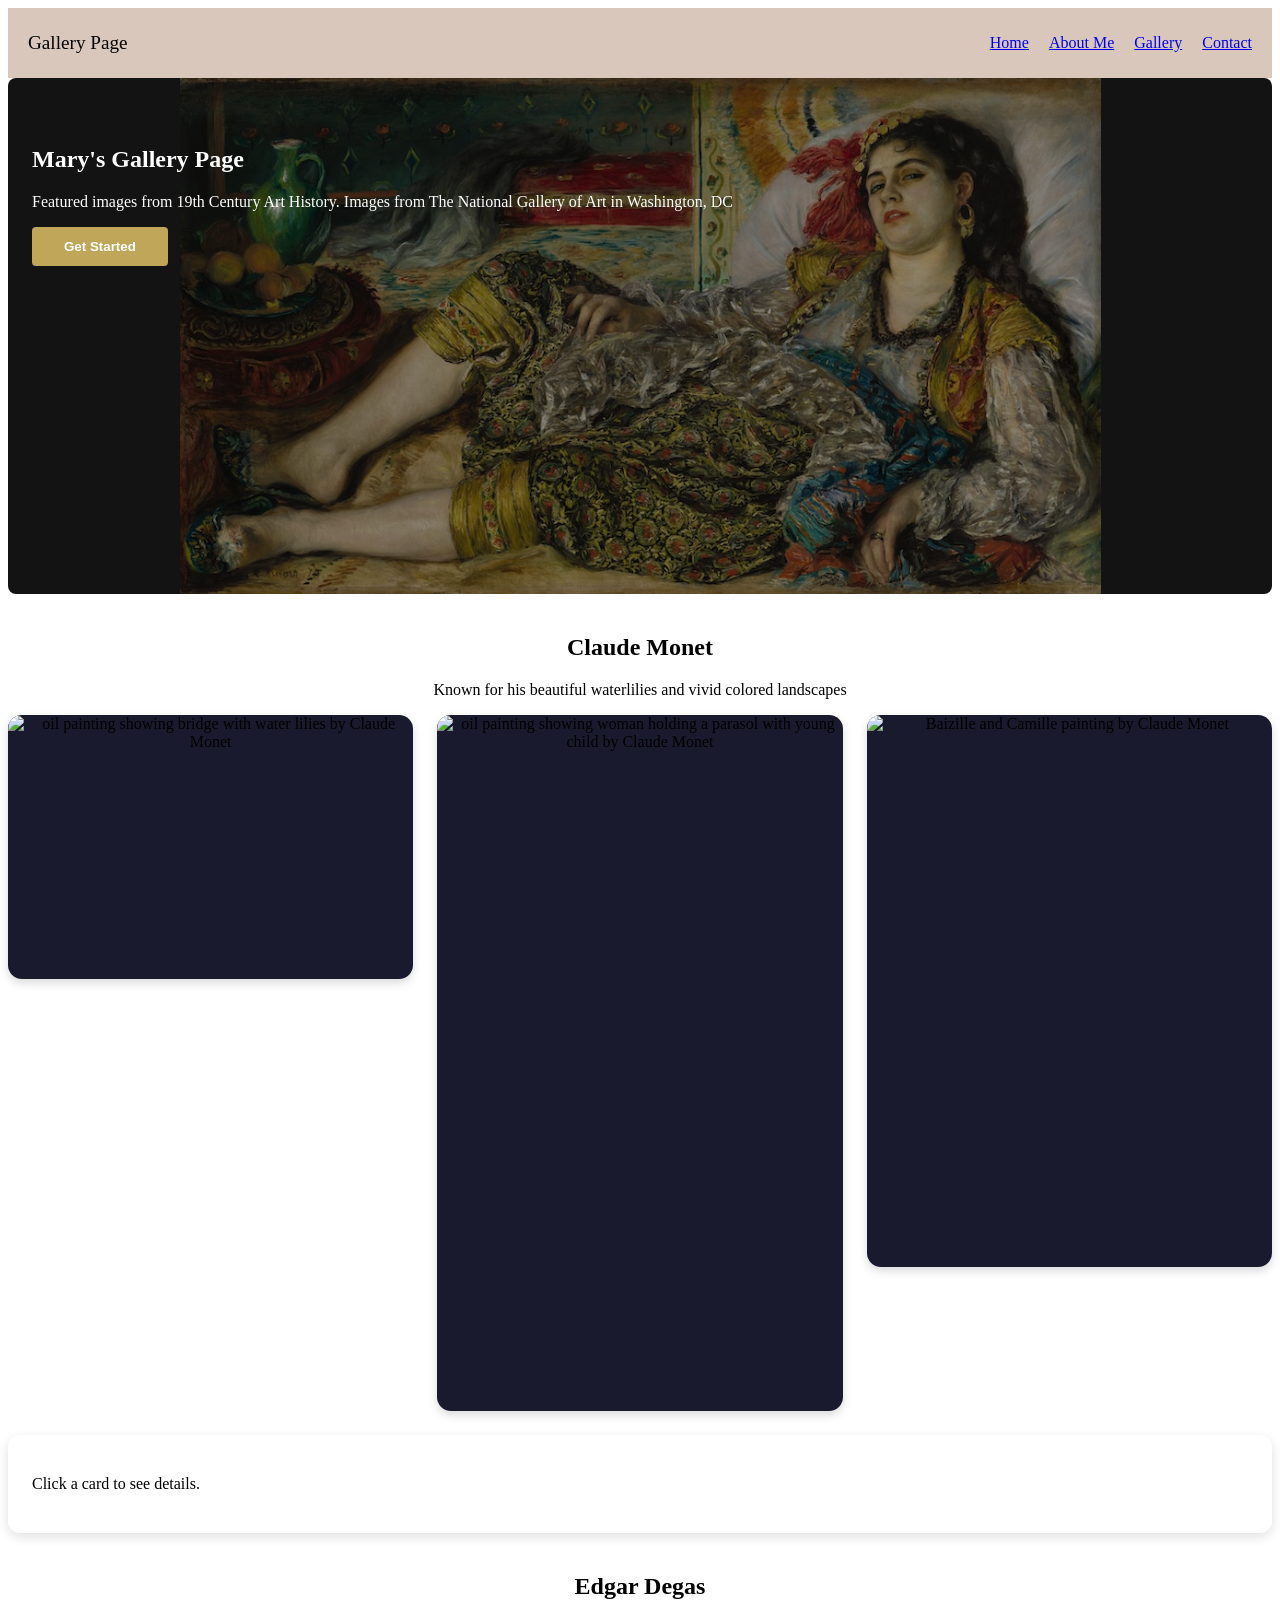
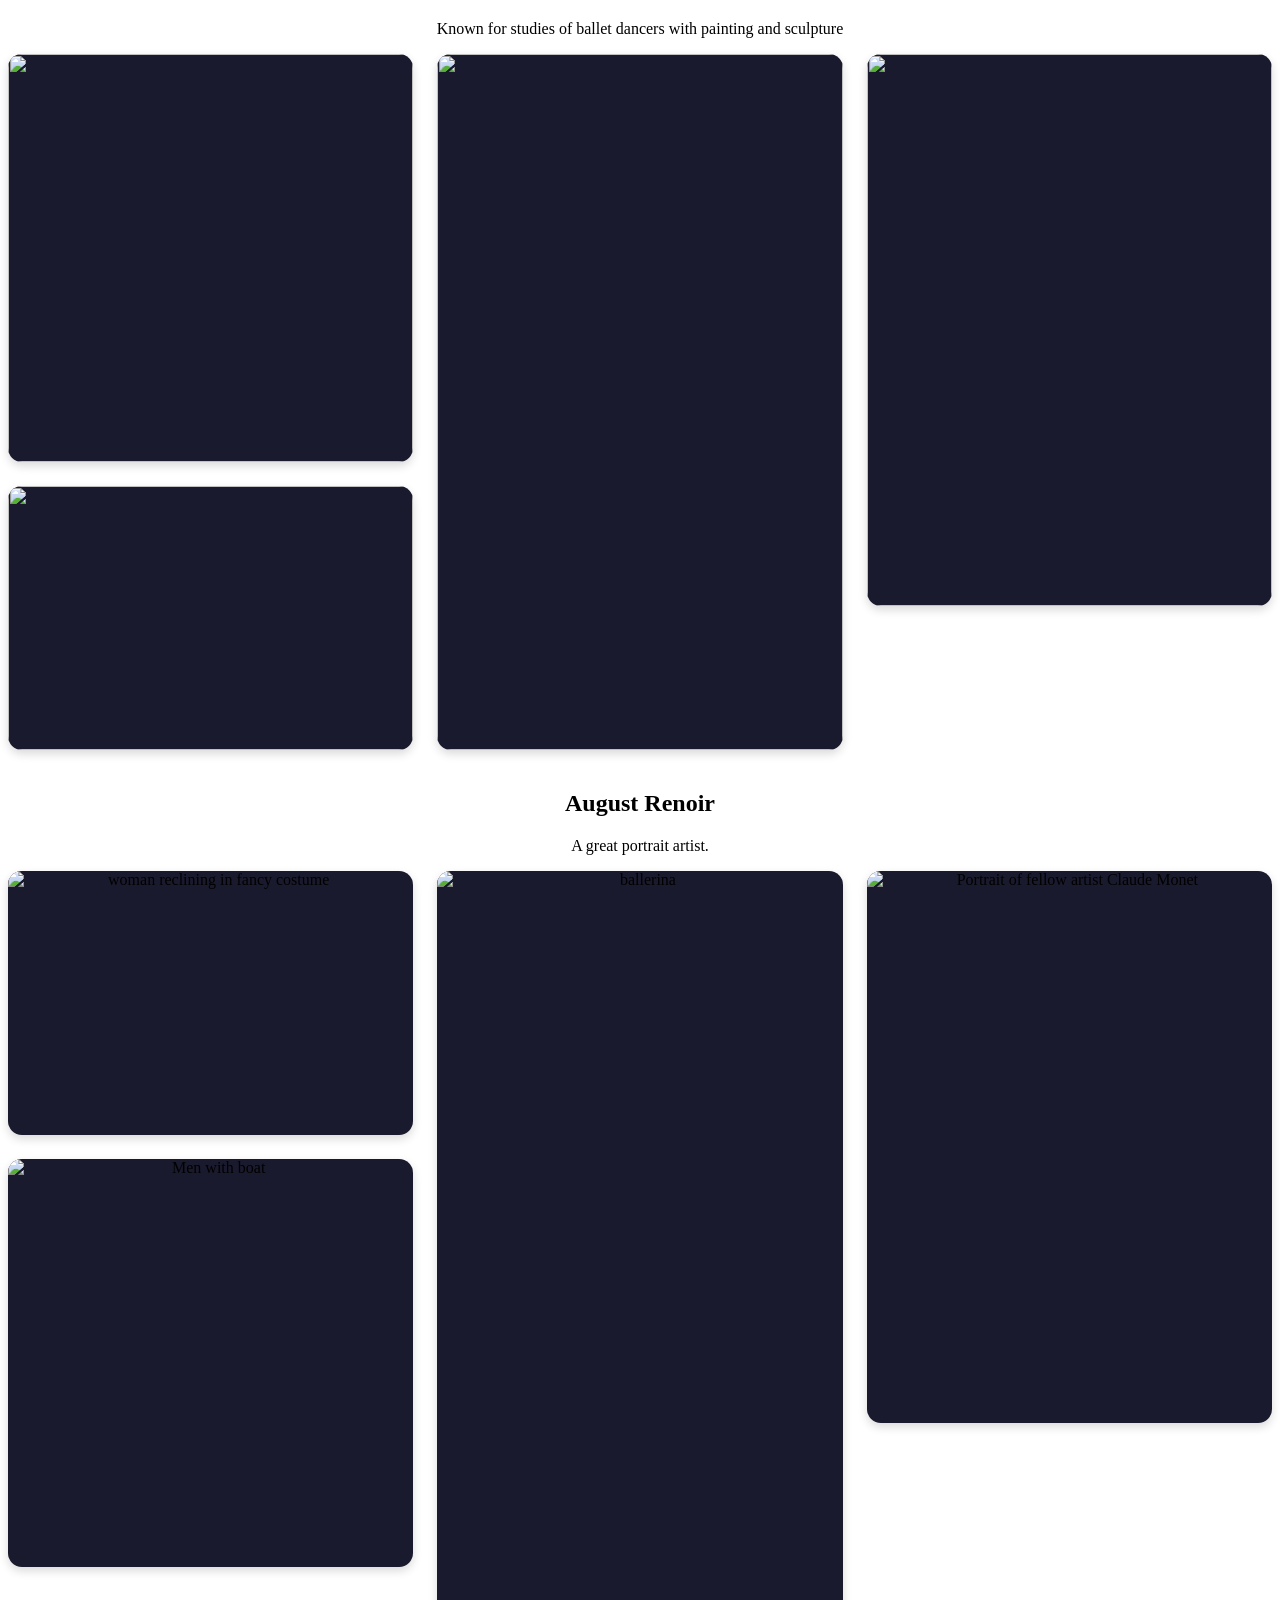
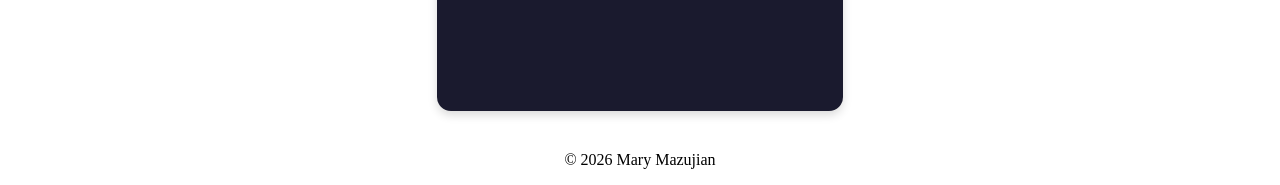
==== index.html @ 74d4f2cc "Rename gallery.html to index.html" ====
<!DOCTYPE html>
<html lang="en">
<head>
    <meta charset="UTF-8">
    <meta name="viewport" content="width=device-width, initial-scale=1.0">

    <title>Gallery Page</title>
    <link rel="stylesheet" href="style.css">
 
</head>
<body>

<!--ChatGPT assistance with hamburger-->
<nav class="navbar">
  <div class="logo">Gallery Page</div>

  <input type="checkbox" id="menu-toggle" class="menu-toggle">
  <label for="menu-toggle" class="hamburger">&#9776;</label>

  <ul class="nav-links">
    <li><a href="Home">Home</a></li>
    <li><a href="About">About Me</a></li>
    <li><a href="Gallery">Gallery</a></li>
    <li><a href="Contact">Contact</a></li>
  </ul>
</nav>

<!--ChatGPT add hero image make it -->


    <!--Code from Playground-->
    <div class="hero-centered">
    <h2>Mary's Gallery Page</h2>
    <p>Featured images from 19th Century Art History. Images from The National Gallery of Art in Washington, DC</p>
    <button class="cta-button">Get Started</button>
    </div>

    

<!--ChatGPT assistance with centering gallery text-->




<!--ChatGPT help with adding hover-->

<!--ChatGPT assistance with replacing Monet section-->
<section class="monet-section">
  <h2>Claude Monet</h2>
  <p>Known for his beautiful waterlilies and vivid colored landscapes</p>

  <div class="masonry-grid">
    <div class="masonry-item"
         style="grid-row: span 2;"
         onclick="showInfo(this)"
         data-title="The Artist's Garden at Vétheuil"
         data-year="1880"
         data-desc="A luminous garden scene filled with color and light.">
      <img src="gardenvetheuil.jpg" alt="oil painting showing bridge with water lilies by Claude Monet">
    </div>

    <div class="masonry-item"
         style="grid-row: span 5;"
         onclick="showInfo(this)"
         data-title="Woman with a Parasol"
         data-year="1875"
         data-desc="A breezy outdoor scene showing Monet's interest in light and movement.">
      <img src="womanparosol.jpg" alt="oil painting showing woman holding a parasol with young child by Claude Monet">
    </div>

    <div class="masonry-item"
         style="grid-row: span 4;"
         onclick="showInfo(this)"
         data-title="Bazille and Camille"
         data-year="1865"
         data-desc="A study featuring Camille Monet and Frédéric Bazille.">
      <img src="bazillecamille.jpg" alt="Baizille and Camille painting by Claude Monet">
    </div>



    </div>

    <!--removed two extra text cards due to time may add back-->
  <!--ChatGPT aside panel help-->
  <aside class="info-panel" id="info-panel">
    <p>Click a card to see details.</p>
  </aside>
</section>


<!--ChatGPT assistance with replacing Degas section-->
<section class="degas-section">
  <h2>Edgar Degas</h2>
  <p>Known for studies of ballet dancers with painting and sculpture</p>

  <div class="masonry-grid">
    <div class="masonry-item"
         style="grid-row: span 3;"
         onclick="showInfo(this)"
         data-title="Four Dancers"
         data-year="1899"
         data-desc="A study of ballerinas showing Degas' interest in movement.">
      <img src="fourdancers.jpg">
    </div>

    <div class="masonry-item"
         style="grid-row: span 5;"
         onclick="showInfo(this)"
         data-title="Little Dancer"
         data-year="1881"
         data-desc="A famous sculpture of a young ballet student.">
      <img src="littledancer.jpg">
    </div>

    <div class="masonry-item"
         style="grid-row: span 4;"
         onclick="showInfo(this)"
         data-title="Woman Viewed from Behind"
         data-year=""
         data-desc="Woman shown window shopping.">
      <img src="womanviewedfrombehind.jpg">
    </div>

    <div class="masonry-item"
         style="grid-row: span 2;"
         onclick="showInfo(this)"
         data-title="Horse with Head Lowered"
         data-year=""
         data-desc="Horse sculpture made of bees wax.">
      <img src="horsewithheadlowered.jpg">
    </div>
  </div>


</section>

   



<!--ChatGPT assistance with replacing Renoir section-->
<section class="renoir-section">
  <h2>August Renoir</h2>
  <p>A great portrait artist.</p>

  <div class="masonry-grid">
    <div class="masonry-item"
         style="grid-row: span 2;"
         onclick="showInfo(this)"
         data-title="Odalisque"
         data-year="1870"
         data-desc="A woman reclining in colorful costume">
      <img src="odalisque.jpg" alt="woman reclining in fancy costume">
    </div>

    <div class="masonry-item"
         style="grid-row: span 6;"
         onclick="showInfo(this)"
         data-title="The Dancer"
         data-year="1874"
         data-desc="Study of a young ballet dancer.">
      <img src="thedancer.jpg" alt="ballerina">
    </div>

    <div class="masonry-item"
         style="grid-row: span 4;"
         onclick="showInfo(this)"
         data-title="Claude Monet"
         data-year="1875"
         data-desc="Portrait of fellow Impressionist artist Claude Monet.">
      <img src="claudemonet.jpg" alt="Portrait of fellow artist Claude Monet">
    </div>

    <div class="masonry-item"
         style="grid-row: span 3;"
         onclick="showInfo(this)"
         data-title="Oarsmen at Chatou"
         data-year="1879"
         data-desc="Scene of men watching boat sail.">
      <img src="oarsmenatchatou.jpg" alt="Men with boat">
    </div>

  <!--removed 2 extra cards-->
   
  </div>

</section>


<footer>

  <p>&copy; 2026 Mary Mazujian</p>
</footer>

<script>
function showInfo(card) {
  document.querySelectorAll('.masonry-item').forEach(item => {
    item.classList.remove('selected');
  });

  card.classList.add('selected');

  const title = card.dataset.title || "Untitled";
  const year = card.dataset.year || "";
  const desc = card.dataset.desc || "No description available.";

  document.getElementById('info-panel').innerHTML = `
    <h3>${title}</h3>
    <div class="year">${year}</div>
    <p>${desc}</p>
  `;
}
</script>

</body>
</html>
---- style.css ----
/*code from playground*/

/*ChatGPT assistance with formatting About me section where it is on one line*/
/*ChatGPT assistance with logo and info panel had dupe logo which was combined*/
.logo {
  white-space: nowrap;
  font-size: 1.2rem;
  margin: 0;
}

.info-panel {
  margin-top: 1.5rem;
  background: #fff;
  padding: 1.5rem;
  border-radius: 12px;
  box-shadow: 0 4px 12px rgba(0,0,0,0.12);
  text-align: left;
}

/*ChatGPT adjust hero to fit and make more responsive*/

.hero-centered {
  background-image:
    linear-gradient(rgba(0,0,0,0.45), rgba(0,0,0,0.45)),
    url("../images/odalisque.jpg");

    /*ChatGPT assistance in image sizing*/
 background-size: contain;
background-color: #222;
  background-position: center;
  background-repeat: no-repeat;
  min-height: 420px;
  padding: 3rem 1.5rem;
  color: white;
  border-radius: 8px;
}

@media (max-width: 600px) {
  .hero-centered {
    background-size: contain;
    background-color: #222;
    min-height: 300px;
  }
}


/*ChatGPT help with responsiveness in mobile adjustments*/
@media (max-width: 900px) {
  .hero-centered {
    min-height: 320px;
    padding: 2.5rem 1rem;
    background-position: center top;
  }

  .hero-centered h2 {
    font-size: 2rem;
  }

  .hero-centered p {
    font-size: 1rem;
    max-width: 90%;
    color: white;
  }
}

@media (max-width: 600px) {
  .hero-centered {
    min-height: 260px;
    padding: 2rem 1rem;
    background-position: center top;
  }

  .hero-centered h2 {
    font-size: 1.6rem;
  }

  .hero-centered p {
    font-size: 0.95rem;
  }
}



.cta-button {
    display: inline-block;
    background: rgb(192, 166, 89);
    color: white;
    padding: 0.75rem 2rem;
    border-radius: 4px;
    font-weight: 600;
    border: none;
    cursor: pointer;
    transition: all 0.3s ease;
}


/*Nav CSS from Midterm*/
.main-nav {
  position: sticky;
  top: 0;
  background-color: #E3D2C5;
  border-top: 4px solid black;
  border-bottom: 1px solid #ccc;
  z-index: 100;
}

/*ChatGPT assistance with fixing nav-header placement*/
.nav-header {
  display: flex;
  align-items: center;
  gap: 30px;
}






/*ChatGPT assistance with nav links*/

.navbar {
  display: flex;
  justify-content: space-between;
  align-items: center;
  padding: 10px 20px;
  background: #d9c7bb;
  position: relative;
}

.menu-toggle {
  display: none;
}

.hamburger {
  display: none;
  font-size: 24px;
  cursor: pointer;
}

/* desktop */
.nav-links {
  display: flex;
  gap: 20px;
  list-style: none;
}

/* mobile */
@media (max-width: 768px) {
  .hamburger {
    display: block;
  }

  .nav-links {
    display: none;
    flex-direction: column;
    position: absolute;
    top: 60px;
    right: 20px;
    background: #d9c7bb;
    padding: 10px;
    width: 180px;
  }

  .menu-toggle:checked + .hamburger + .nav-links {
    display: flex;
  }
}



/*Gallery image intro*/
.text-wrap-layout {
    line-height: 1.8;
}

.text-wrap-image {
    float: left;
    width: 400px;
    height: 400px;
    border-radius: 12px;
    overflow: hidden;
    margin-right: 1.5rem;
    margin-bottom: 1rem;
    border: 1px solid rgba(255, 255, 255, 0.1);
}

.text-wrap-image img {
    width: 100%;
    height: 100%;
    object-fit: cover;
}

.text-wrap-layout p {
    color: #433434;
}




/*Masonry from playground*/



/*ChatGPT help for making masonry grid images responsive*/
/*ChatGPT assistance with removing dupes in masonry grid*/
/* Default (desktop) */
.masonry-grid {
    display: grid;
    grid-template-columns: repeat(3, 1fr);
    grid-auto-rows: 120px;
    gap: 1.5rem;
}

/* Tablet */
@media (max-width: 900px) {
    .masonry-grid {
        grid-template-columns: repeat(2, 1fr);
    }
}

/* Mobile */
@media (max-width: 600px) {
    .masonry-grid {
        grid-template-columns: 1fr;
    }
}

/*ChatbotGPT assistance with centering artists title*/
.monet-section {
  text-align: center;
  margin: 40px 0;
}

.degas-section {
  text-align: center;
  margin: 40px 0;
}

.renoir-section {
  text-align: center;
  margin: 40px 0;
}

/*ChatGPT assistance formatting spacing between artist sections*/
section {
  margin: 3rem 0;
}


/*ChatGPT help with hover*/
.masonry-item {
  position: relative;
  overflow: hidden;
  border-radius: 14px;
  cursor: pointer;
  box-shadow: 0 4px 10px rgba(0,0,0,0.15);
  transition: transform 0.25s ease, box-shadow 0.25s ease;
  background: #1a1a2e;
}

.masonry-item:hover {
  transform: translateY(-6px) scale(1.02);
  box-shadow: 0 12px 24px rgba(0,0,0,0.28);
}

.masonry-item:active {
  transform: scale(0.98);
}

.masonry-item.selected {
  outline: 4px solid #c29545;
  outline-offset: -4px;
}

.masonry-item img {
  width: 100%;
  height: 100%;
  object-fit: cover;
  display: block;
  transition: transform 0.3s ease;
}

.masonry-item:hover img {
  transform: scale(1.05);
}

.text-card {
  display: flex;
  align-items: center;
  justify-content: center;
  color: #8ea0ff;
  font-size: 2.5rem;
  font-weight: bold;
  font-family: Arial, sans-serif;
}

.text-card span {
  pointer-events: none;
}

/*ChatGPT removed extra info panel*/

.info-panel h3 {
  margin-bottom: 0.4rem;
}

.info-panel .year {
  color: #c29545;
  font-weight: bold;
  margin-bottom: 0.8rem;
}

/*ChatGPT help center footer*/
  footer { text-align: center; }
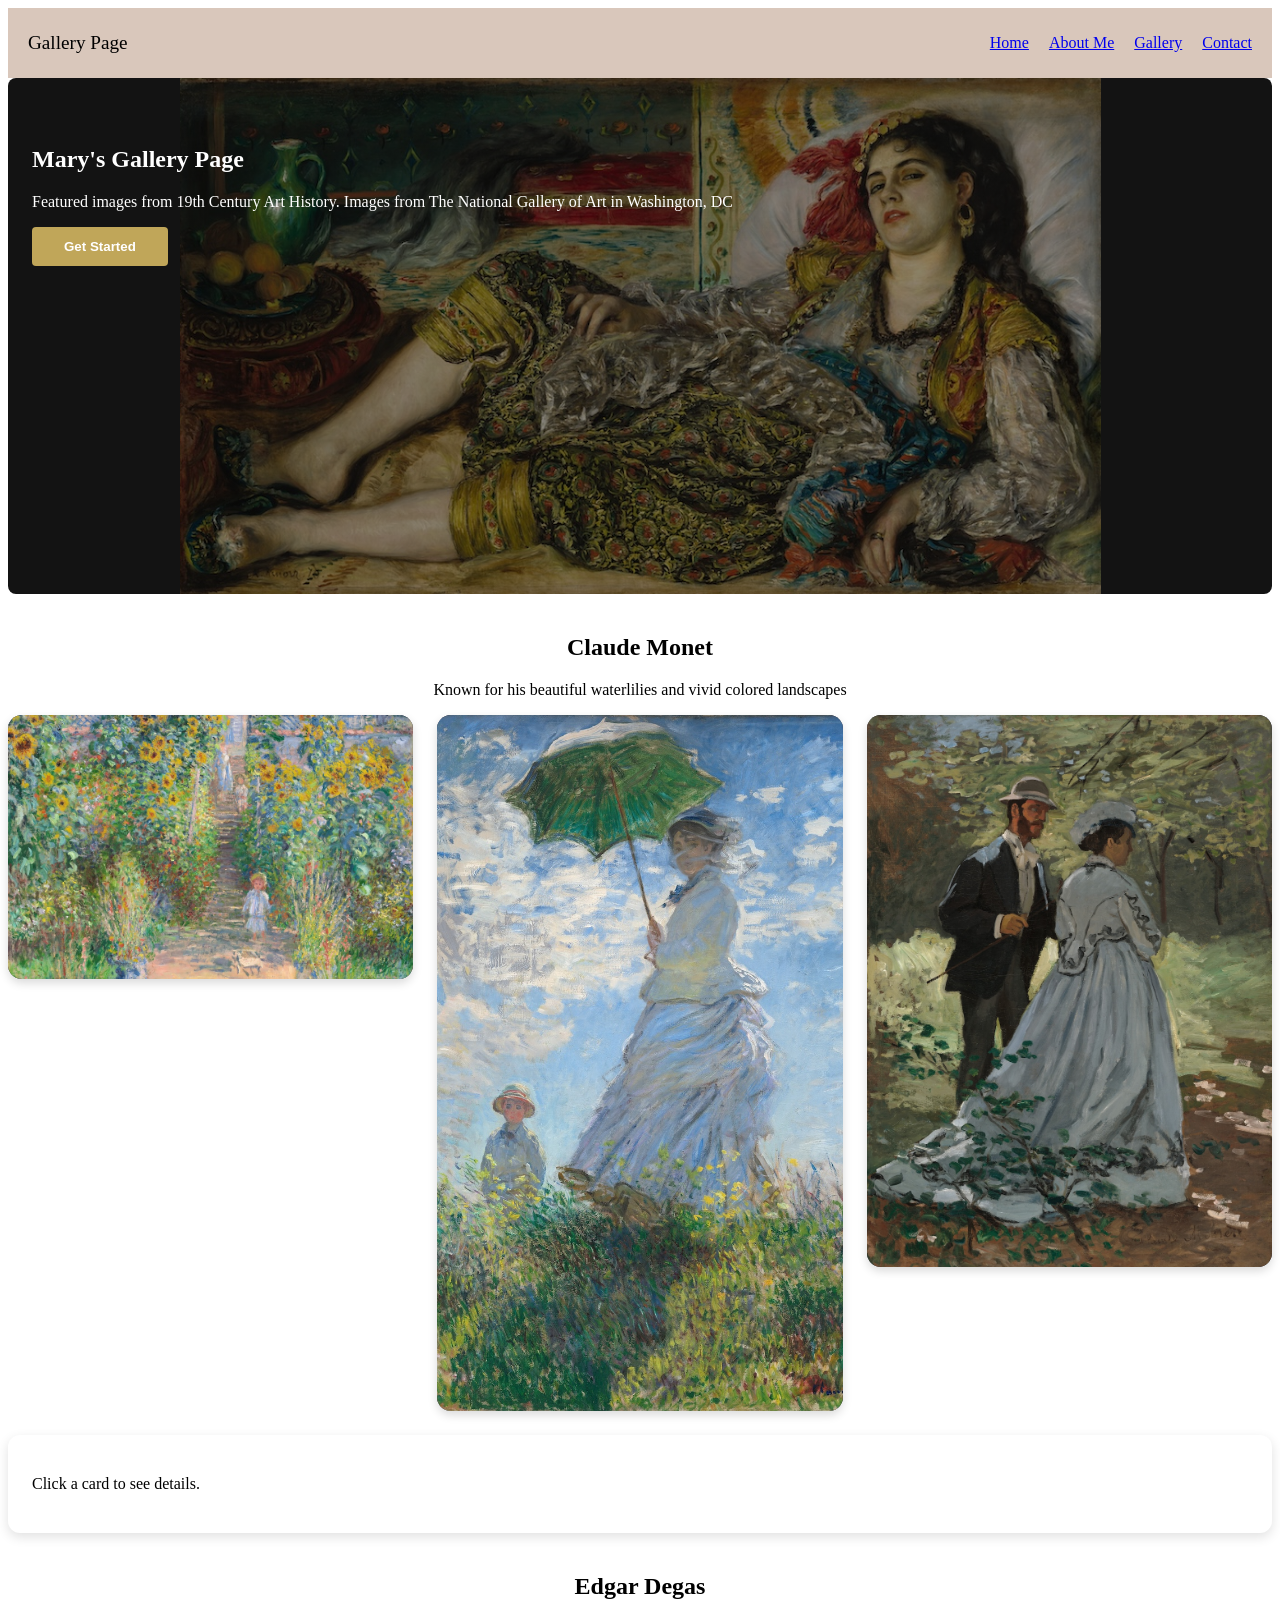
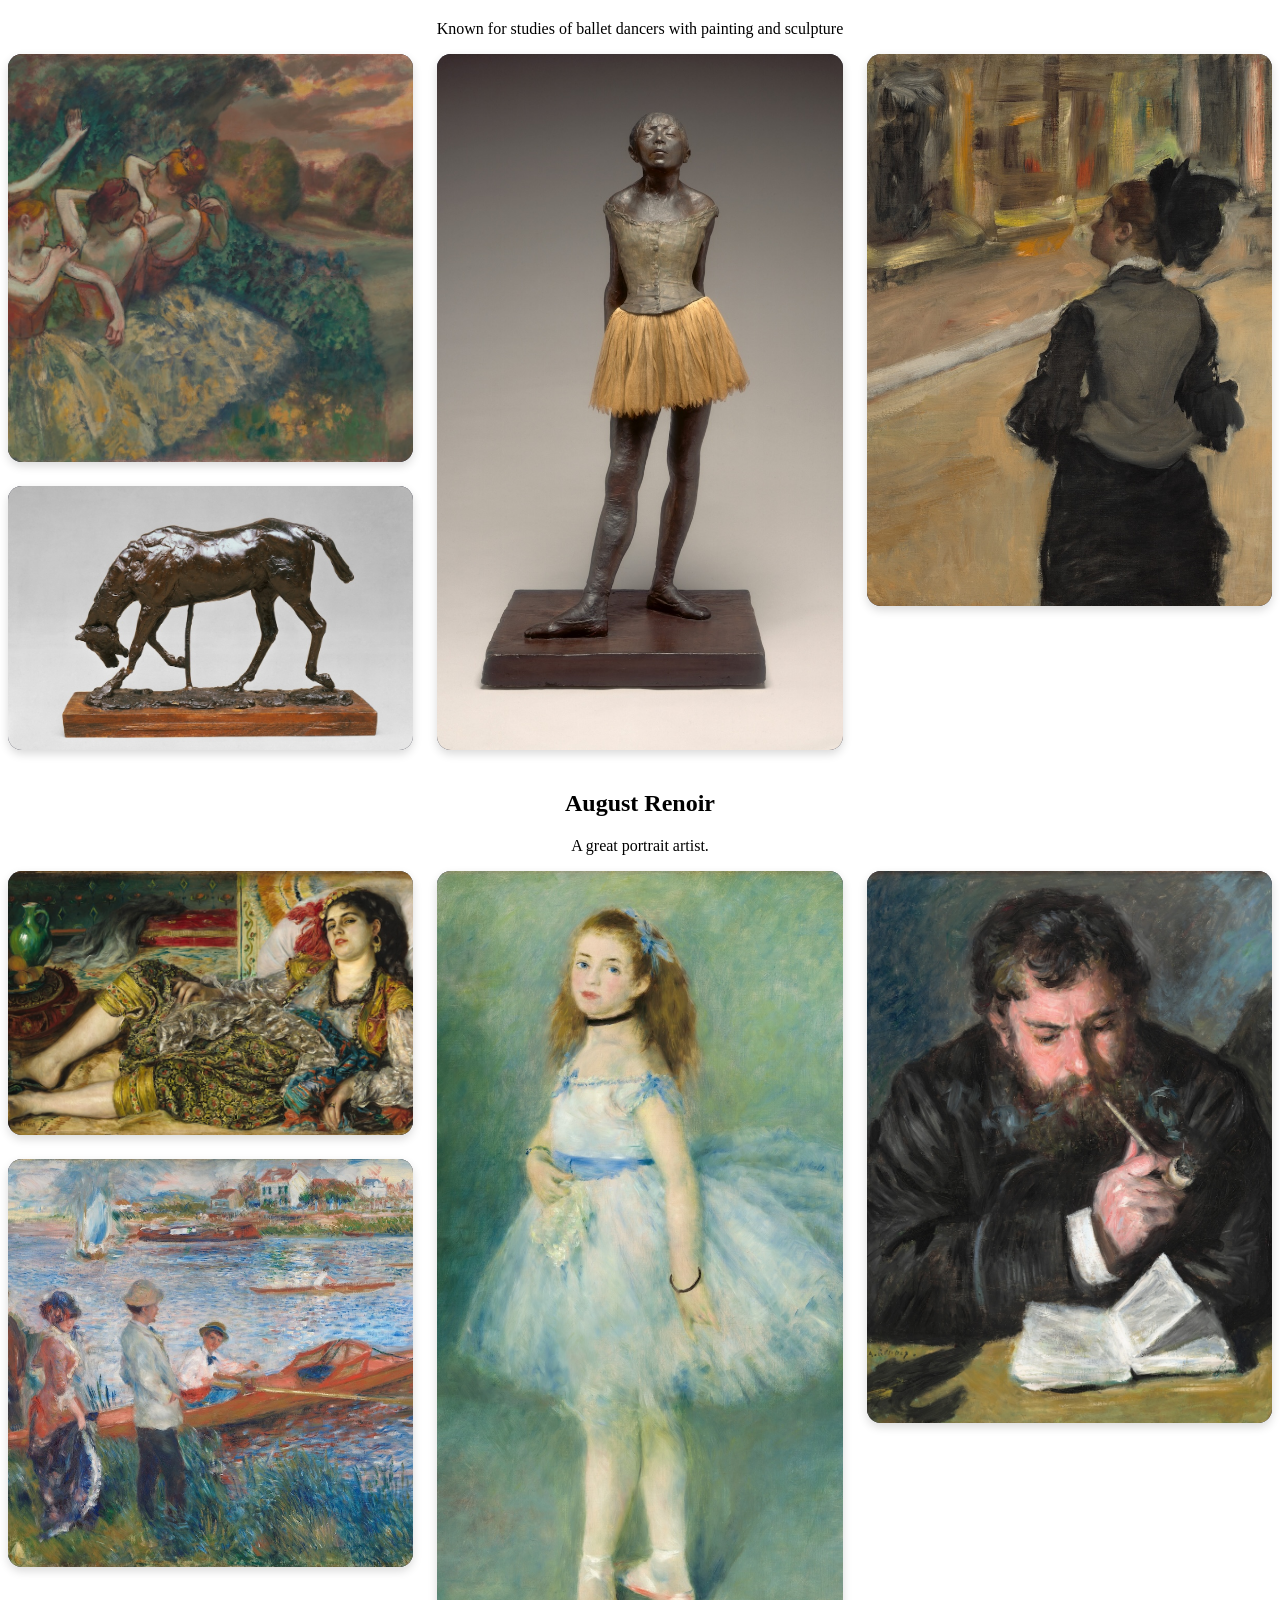
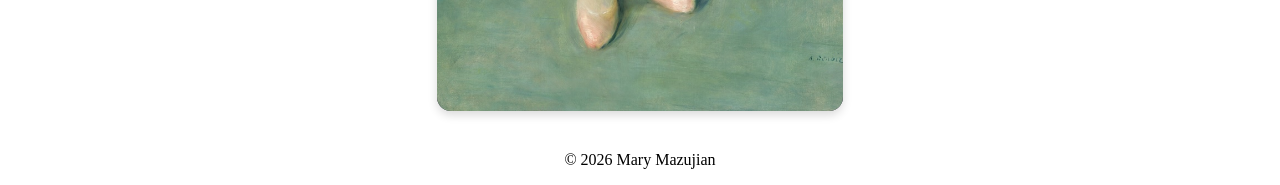
==== commit 3f8a9502: "Update image paths to include 'images/' directory" ====
--- a/index.html
+++ b/index.html
@@ -56,8 +56,8 @@
          data-title="The Artist's Garden at Vétheuil"
          data-year="1880"
          data-desc="A luminous garden scene filled with color and light.">
-      <img src="gardenvetheuil.jpg" alt="oil painting showing bridge with water lilies by Claude Monet">
-    </div>
+      <img src="images/gardenvetheuil.jpg" alt="oil painting showing bridge with water lilies by Claude Monet">
+     </div>
 
     <div class="masonry-item"
          style="grid-row: span 5;"
@@ -65,7 +65,7 @@
          data-title="Woman with a Parasol"
          data-year="1875"
          data-desc="A breezy outdoor scene showing Monet's interest in light and movement.">
-      <img src="womanparosol.jpg" alt="oil painting showing woman holding a parasol with young child by Claude Monet">
+      <img src="images/womanparosol.jpg" alt="oil painting showing woman holding a parasol with young child by Claude Monet">
     </div>
 
     <div class="masonry-item"
@@ -74,7 +74,7 @@
          data-title="Bazille and Camille"
          data-year="1865"
          data-desc="A study featuring Camille Monet and Frédéric Bazille.">
-      <img src="bazillecamille.jpg" alt="Baizille and Camille painting by Claude Monet">
+      <img src="images/bazillecamille.jpg" alt="Baizille and Camille painting by Claude Monet">
     </div>
 
 
@@ -101,7 +101,7 @@
          data-title="Four Dancers"
          data-year="1899"
          data-desc="A study of ballerinas showing Degas' interest in movement.">
-      <img src="fourdancers.jpg">
+      <img src="images/fourdancers.jpg">
     </div>
 
     <div class="masonry-item"
@@ -110,7 +110,7 @@
          data-title="Little Dancer"
          data-year="1881"
          data-desc="A famous sculpture of a young ballet student.">
-      <img src="littledancer.jpg">
+      <img src="images/littledancer.jpg">
     </div>
 
     <div class="masonry-item"
@@ -119,7 +119,7 @@
          data-title="Woman Viewed from Behind"
          data-year=""
          data-desc="Woman shown window shopping.">
-      <img src="womanviewedfrombehind.jpg">
+      <img src="images/womanviewedfrombehind.jpg">
     </div>
 
     <div class="masonry-item"
@@ -128,7 +128,7 @@
          data-title="Horse with Head Lowered"
          data-year=""
          data-desc="Horse sculpture made of bees wax.">
-      <img src="horsewithheadlowered.jpg">
+      <img src="images/horsewithheadlowered.jpg">
     </div>
   </div>
 
@@ -151,7 +151,7 @@
          data-title="Odalisque"
          data-year="1870"
          data-desc="A woman reclining in colorful costume">
-      <img src="odalisque.jpg" alt="woman reclining in fancy costume">
+      <img src="images/odalisque.jpg" alt="woman reclining in fancy costume">
     </div>
 
     <div class="masonry-item"
@@ -160,7 +160,7 @@
          data-title="The Dancer"
          data-year="1874"
          data-desc="Study of a young ballet dancer.">
-      <img src="thedancer.jpg" alt="ballerina">
+      <img src="images/thedancer.jpg" alt="ballerina">
     </div>
 
     <div class="masonry-item"
@@ -169,7 +169,7 @@
          data-title="Claude Monet"
          data-year="1875"
          data-desc="Portrait of fellow Impressionist artist Claude Monet.">
-      <img src="claudemonet.jpg" alt="Portrait of fellow artist Claude Monet">
+      <img src="images/claudemonet.jpg" alt="Portrait of fellow artist Claude Monet">
     </div>
 
     <div class="masonry-item"
@@ -178,7 +178,7 @@
          data-title="Oarsmen at Chatou"
          data-year="1879"
          data-desc="Scene of men watching boat sail.">
-      <img src="oarsmenatchatou.jpg" alt="Men with boat">
+      <img src="images/oarsmenatchatou.jpg" alt="Men with boat">
     </div>
 
   <!--removed 2 extra cards-->
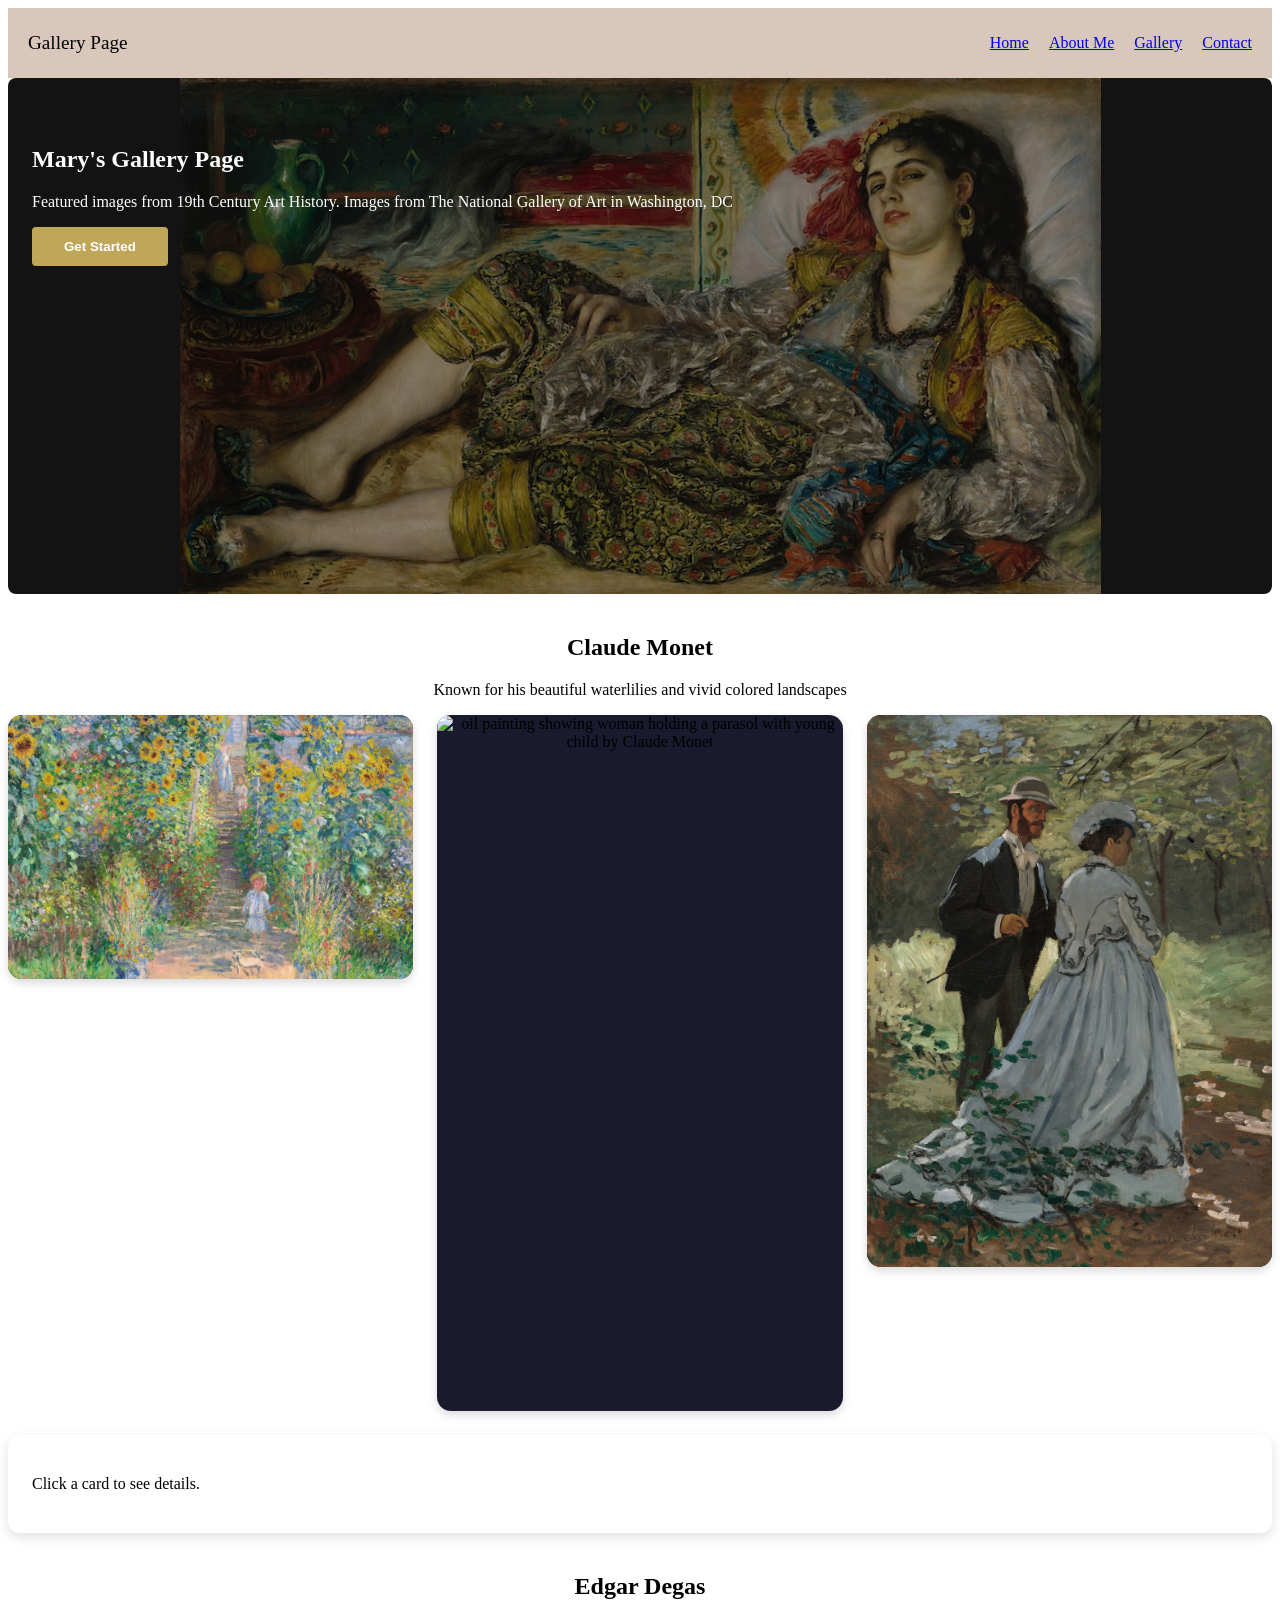
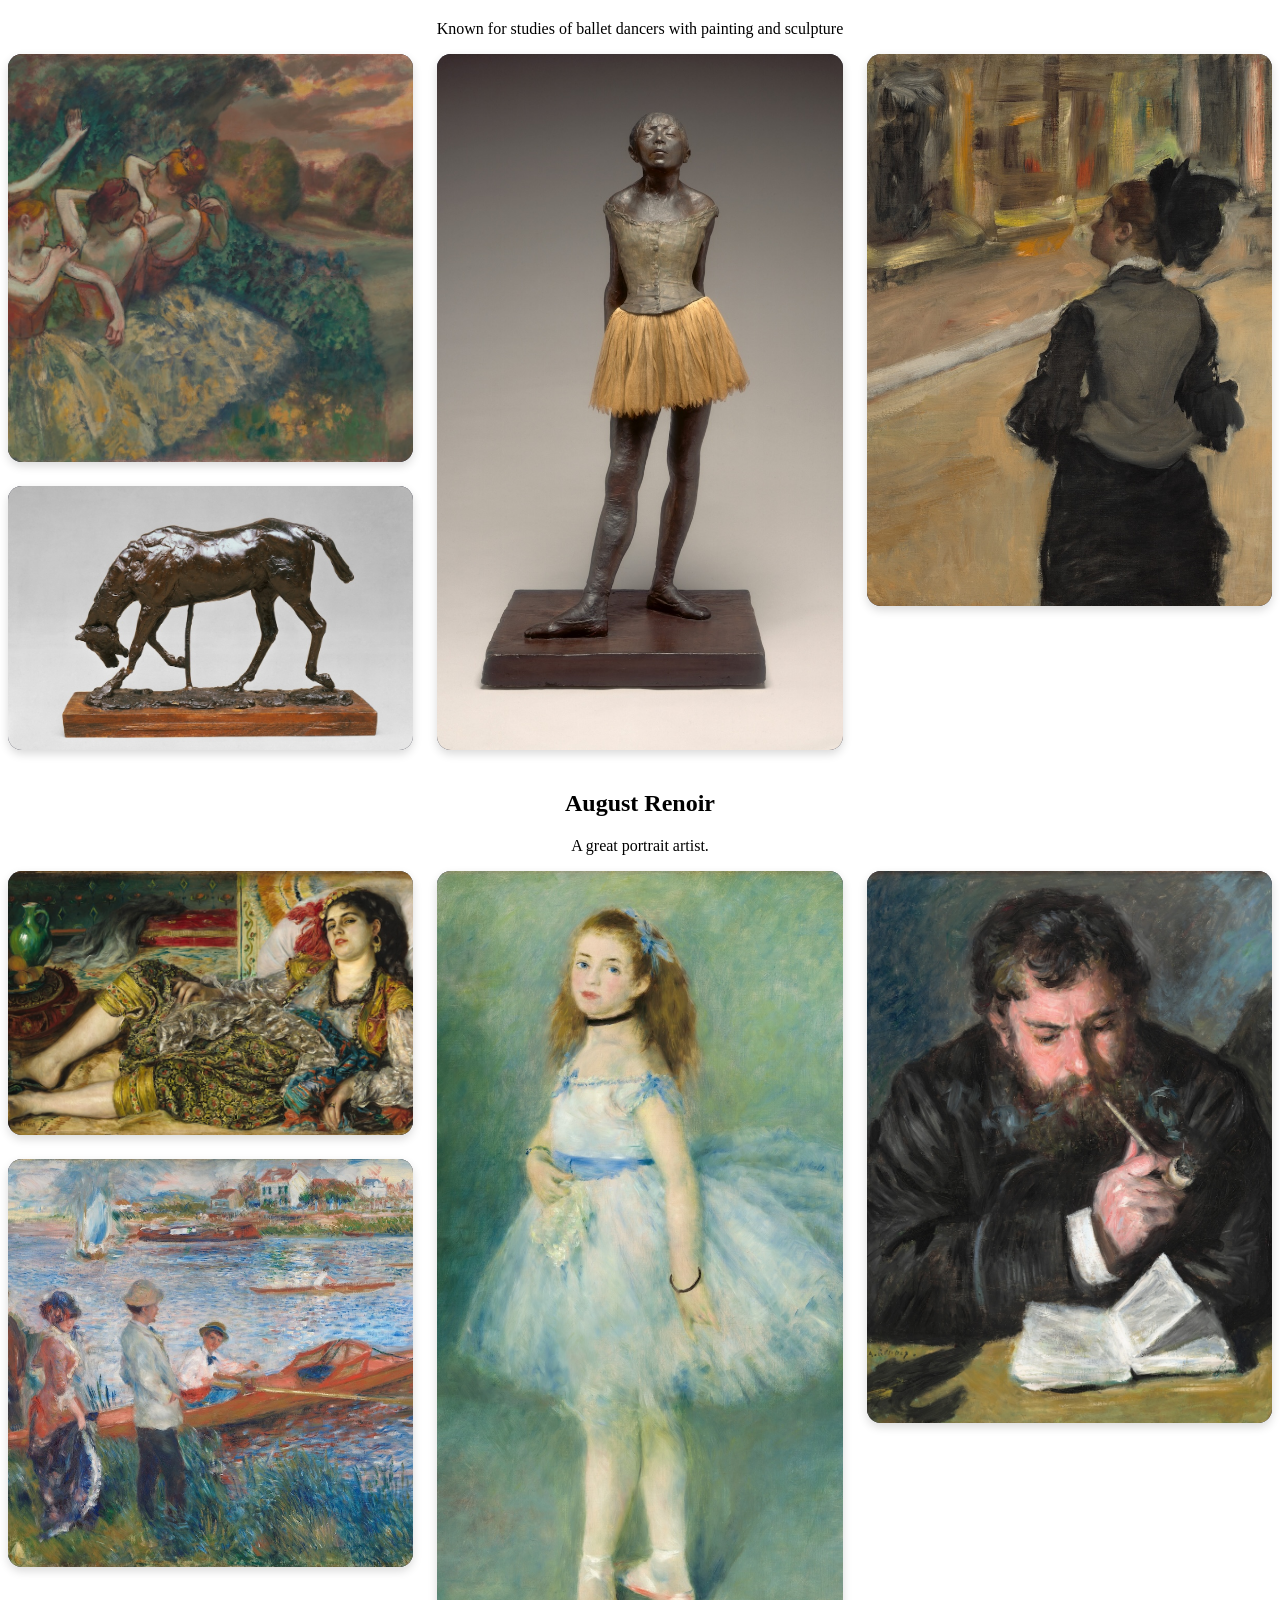
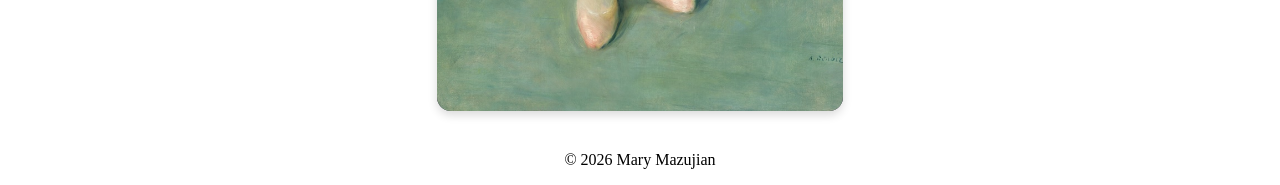
==== commit c8a906fd: "Update image alt attributes for accessibility" ====
--- a/index.html
+++ b/index.html
@@ -40,7 +40,7 @@
 <!--ChatGPT assistance with centering gallery text-->
 
 
-
+<!--ChatGPT assistance with images formating size to 1000 pixes as well as title for image source after imagaes that did not load in github-->
 
 <!--ChatGPT help with adding hover-->
 
@@ -57,6 +57,7 @@
          data-year="1880"
          data-desc="A luminous garden scene filled with color and light.">
       <img src="images/gardenvetheuil.jpg" alt="oil painting showing bridge with water lilies by Claude Monet">
+
      </div>
 
     <div class="masonry-item"
@@ -65,7 +66,7 @@
          data-title="Woman with a Parasol"
          data-year="1875"
          data-desc="A breezy outdoor scene showing Monet's interest in light and movement.">
-      <img src="images/womanparosol.jpg" alt="oil painting showing woman holding a parasol with young child by Claude Monet">
+     <img src="images/parasol.jpg" alt="oil painting showing woman holding a parasol with young child by Claude Monet">
     </div>
 
     <div class="masonry-item"
@@ -74,7 +75,7 @@
          data-title="Bazille and Camille"
          data-year="1865"
          data-desc="A study featuring Camille Monet and Frédéric Bazille.">
-      <img src="images/bazillecamille.jpg" alt="Baizille and Camille painting by Claude Monet">
+      <img src="images/bazillecamille.jpg" alt="Bazille and Camille painting by Claude Monet">
     </div>
 
 
@@ -100,8 +101,8 @@
          onclick="showInfo(this)"
          data-title="Four Dancers"
          data-year="1899"
-         data-desc="A study of ballerinas showing Degas' interest in movement.">
-      <img src="images/fourdancers.jpg">
+         data-desc="A study of ballerinas showing Degas' interest in movement.">  
+    <img src="images/fourdancers.jpg" alt="Four Dancers">
     </div>
 
     <div class="masonry-item"
@@ -110,7 +111,7 @@
          data-title="Little Dancer"
          data-year="1881"
          data-desc="A famous sculpture of a young ballet student.">
-      <img src="images/littledancer.jpg">
+      <img src="images/littledancer.jpg" alt="Little Dancer">
     </div>
 
     <div class="masonry-item"
@@ -119,7 +120,7 @@
          data-title="Woman Viewed from Behind"
          data-year=""
          data-desc="Woman shown window shopping.">
-      <img src="images/womanviewedfrombehind.jpg">
+     <img src="images/womanviewedfrombehind.jpg" alt="Woman Viewed from Behind">
     </div>
 
     <div class="masonry-item"
@@ -127,8 +128,8 @@
          onclick="showInfo(this)"
          data-title="Horse with Head Lowered"
          data-year=""
-         data-desc="Horse sculpture made of bees wax.">
-      <img src="images/horsewithheadlowered.jpg">
+         data-desc="Horse sculpture made of bees wax.">   
+    <img src="images/horsewithheadlowered.jpg" alt="Horse with Head Lowered">
     </div>
   </div>
 
@@ -151,7 +152,7 @@
          data-title="Odalisque"
          data-year="1870"
          data-desc="A woman reclining in colorful costume">
-      <img src="images/odalisque.jpg" alt="woman reclining in fancy costume">
+        <img src="images/odalisque.jpg" alt="Odalisque">    
     </div>
 
     <div class="masonry-item"
@@ -160,7 +161,7 @@
          data-title="The Dancer"
          data-year="1874"
          data-desc="Study of a young ballet dancer.">
-      <img src="images/thedancer.jpg" alt="ballerina">
+      <img src="images/thedancer.jpg" alt="The Dancer">
     </div>
 
     <div class="masonry-item"
@@ -178,7 +179,7 @@
          data-title="Oarsmen at Chatou"
          data-year="1879"
          data-desc="Scene of men watching boat sail.">
-      <img src="images/oarsmenatchatou.jpg" alt="Men with boat">
+      <img src="images/oarsmenatchatou.jpg" alt="Oarsmen at Chatou">
     </div>
 
   <!--removed 2 extra cards-->
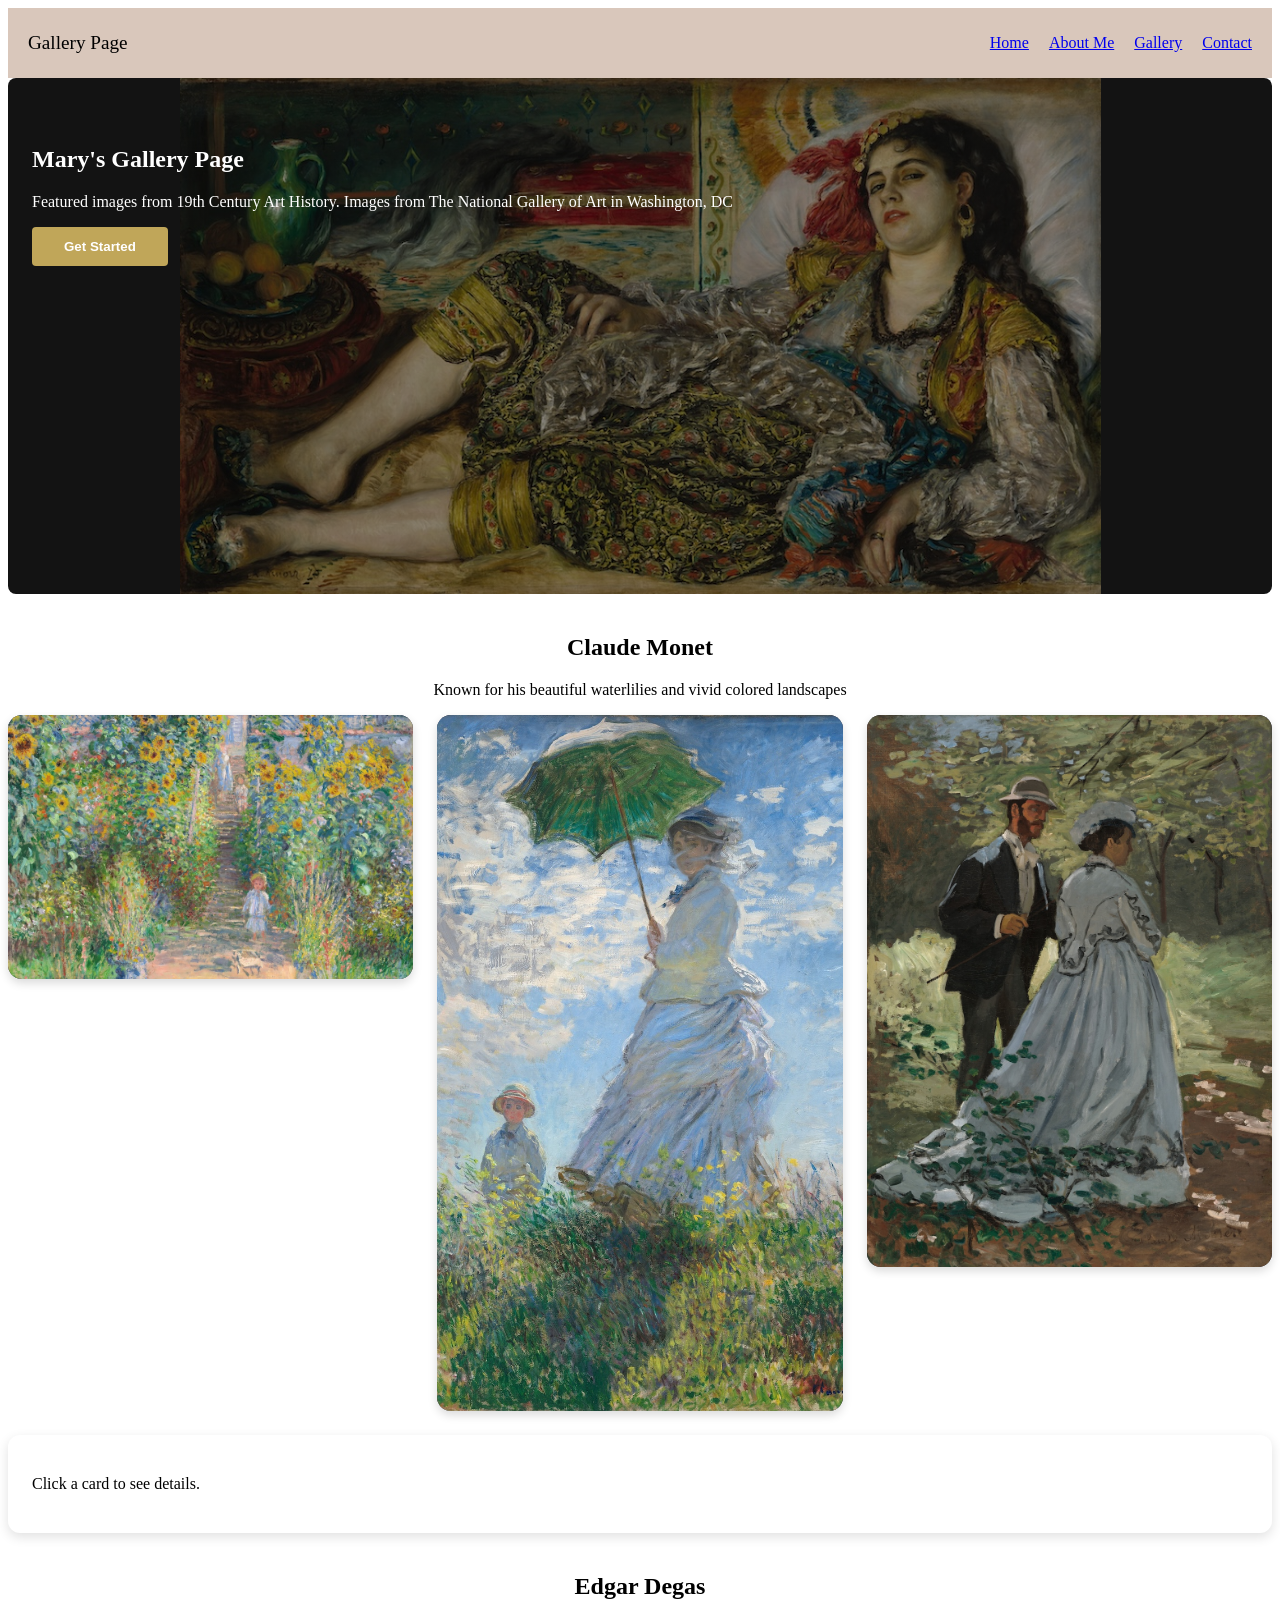
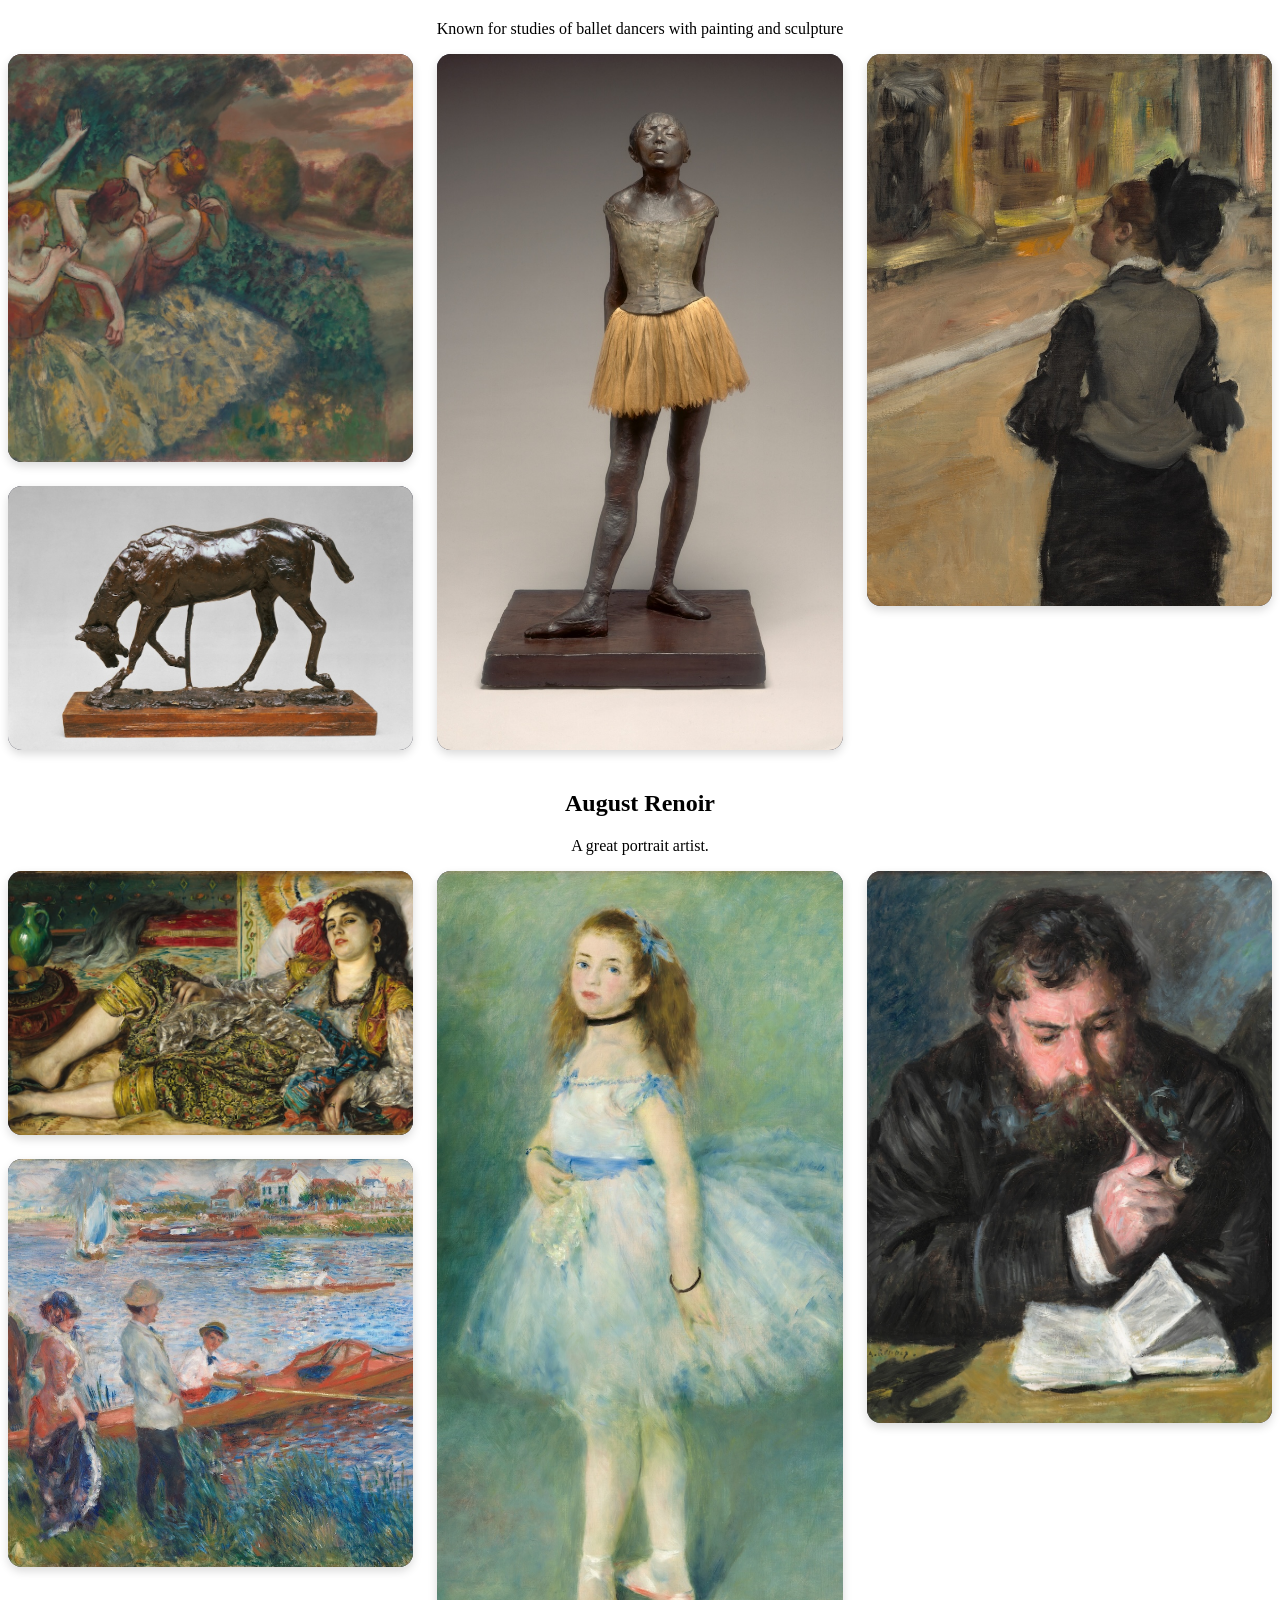
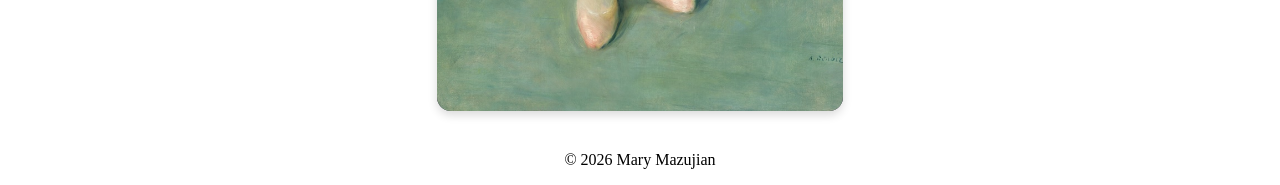
==== commit a27018a6: "Update image source for Woman with a Parasol" ====
--- a/index.html
+++ b/index.html
@@ -66,8 +66,8 @@
          data-title="Woman with a Parasol"
          data-year="1875"
          data-desc="A breezy outdoor scene showing Monet's interest in light and movement.">
-     <img src="images/parasol.jpg" alt="oil painting showing woman holding a parasol with young child by Claude Monet">
-    </div>
+     <img src="images/womanparasol.jpg" alt="oil painting showing woman holding a parasol with young child by Claude Monet">
+     </div>
 
     <div class="masonry-item"
          style="grid-row: span 4;"
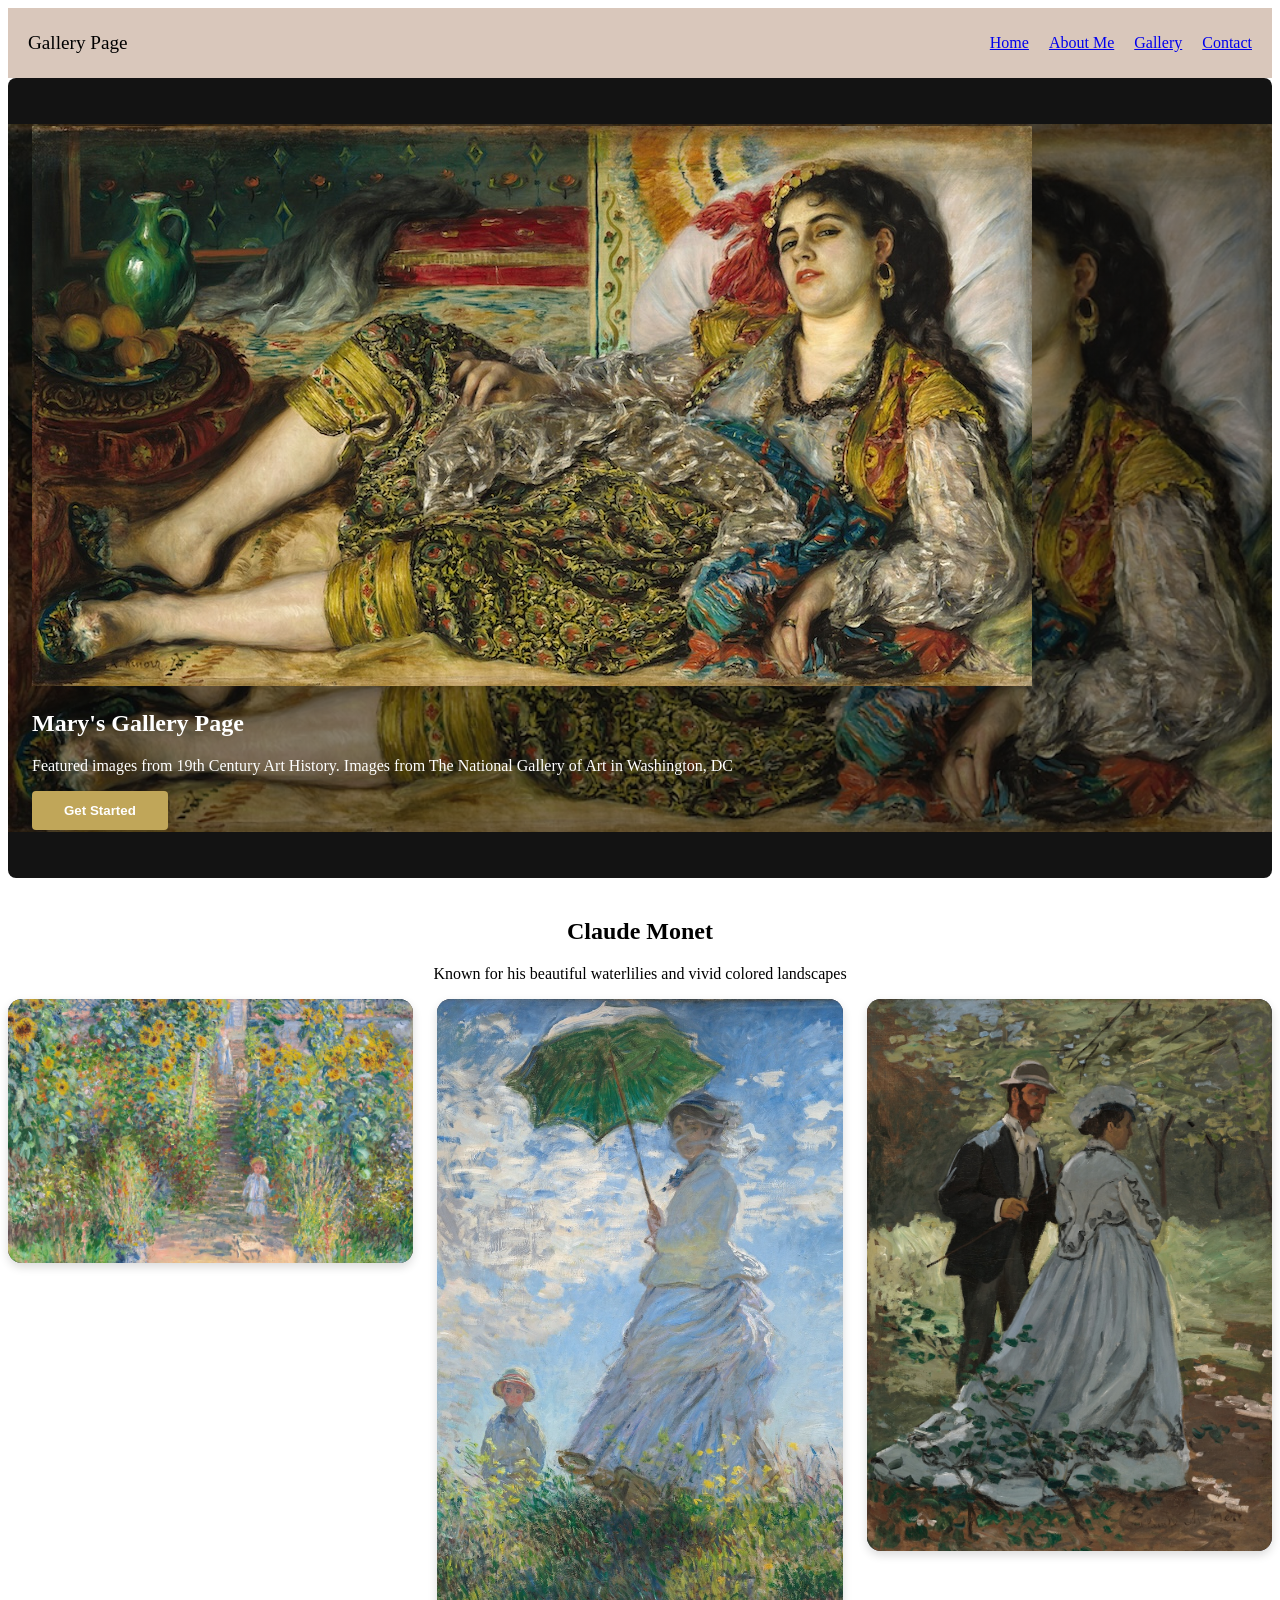
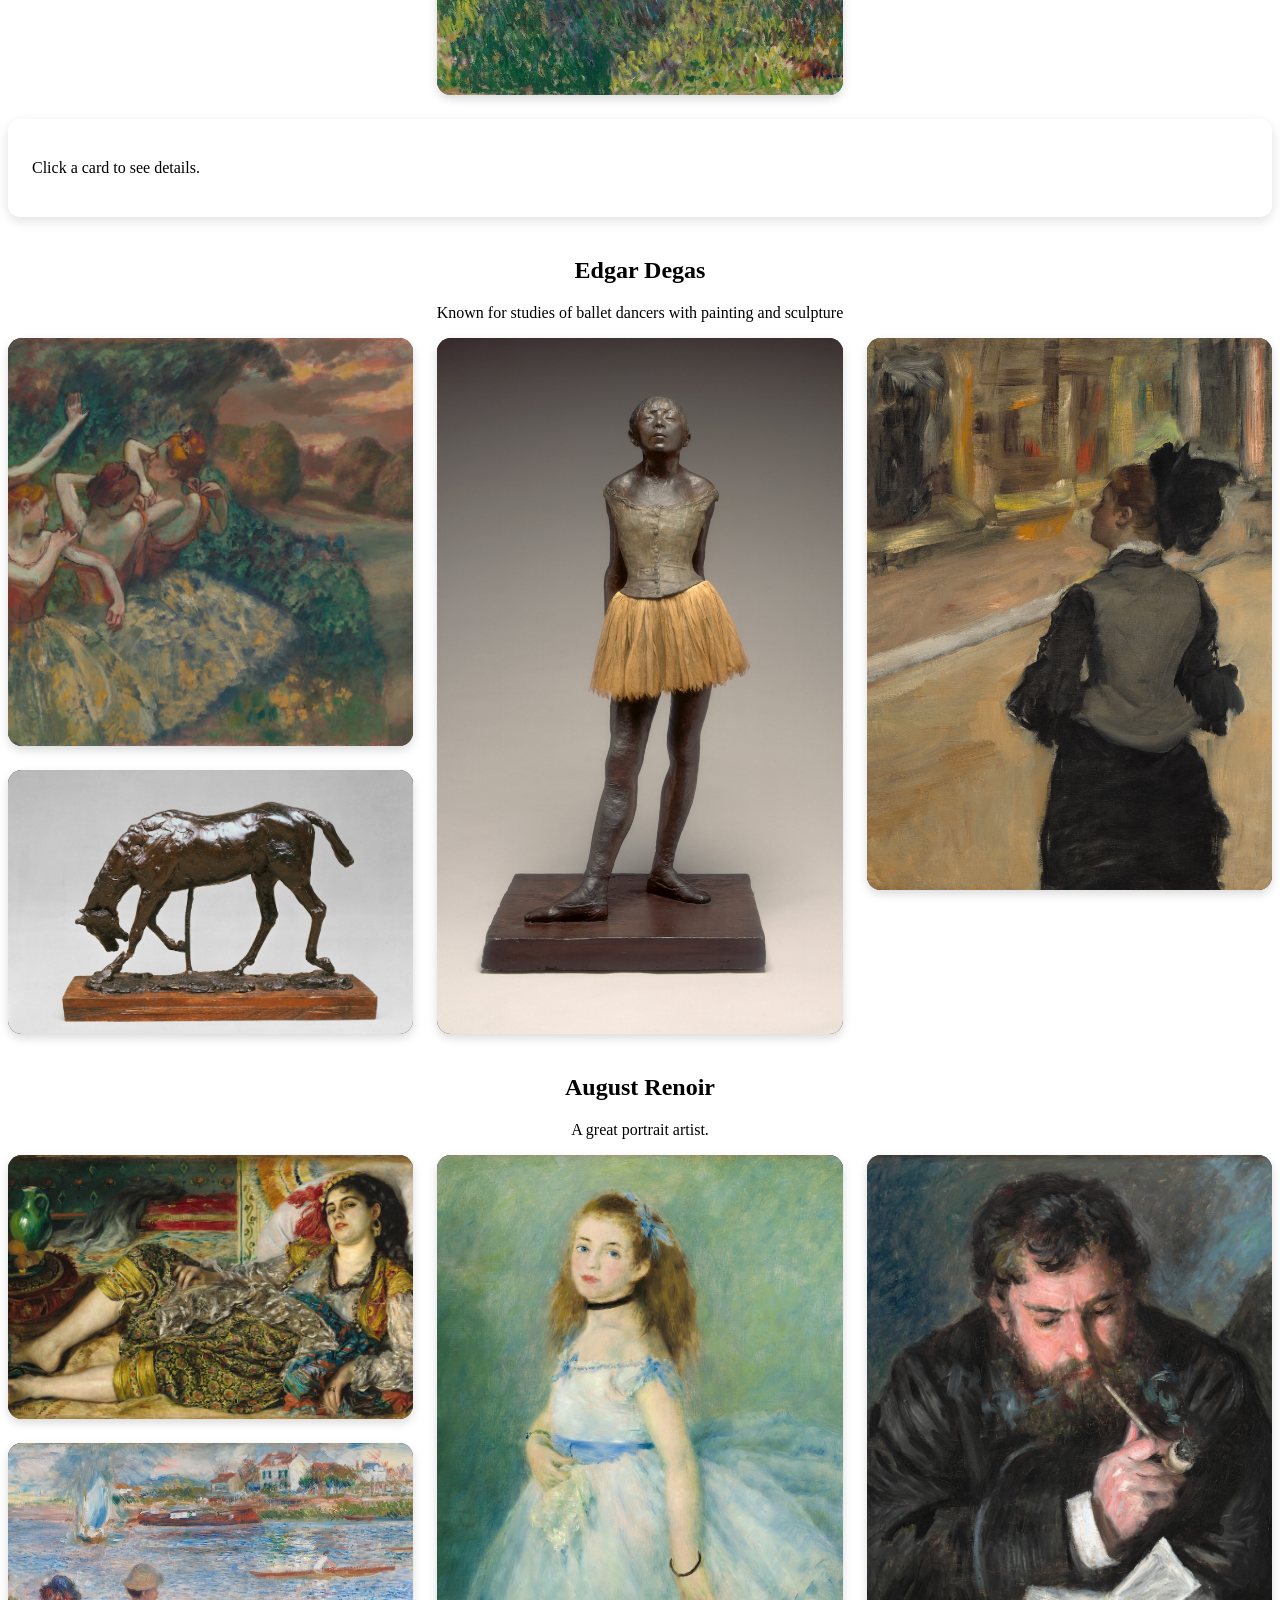
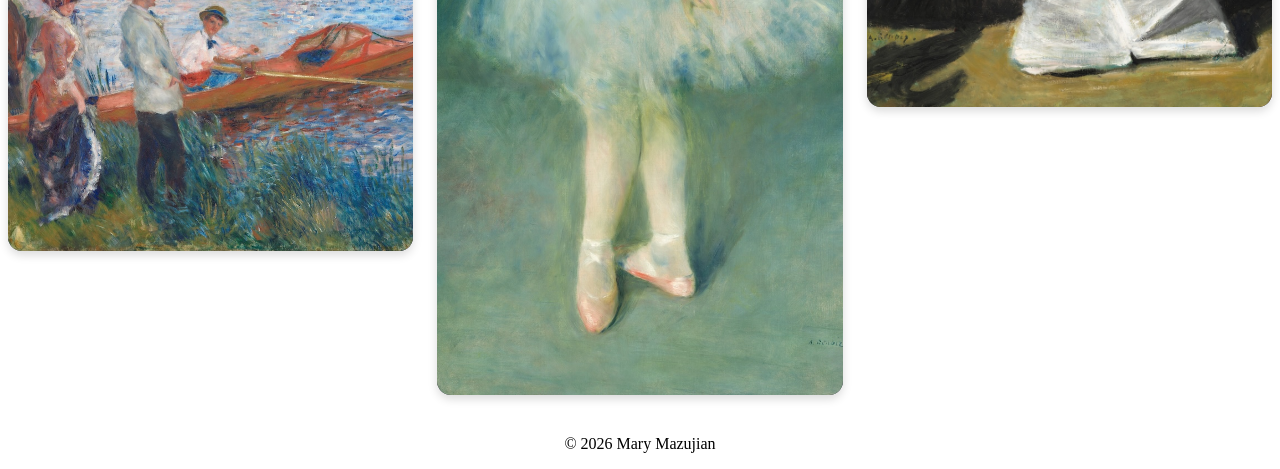
==== commit ebf071e3: "Add hero image section to index.html Added a hero image section with a description and button." ====
--- a/index.html
+++ b/index.html
@@ -25,18 +25,16 @@
   </ul>
 </nav>
 
-<!--ChatGPT add hero image make it -->
-
-
-    <!--Code from Playground-->
-    <div class="hero-centered">
-    <h2>Mary's Gallery Page</h2>
-    <p>Featured images from 19th Century Art History. Images from The National Gallery of Art in Washington, DC</p>
-    <button class="cta-button">Get Started</button>
-    </div>
+<!--ChatGPT help with hero image not transfering to Github-->  
+<div class="hero-centered">
+  <img src="images/odalisque.jpg" alt="Odalisque painting by Renoir" class="hero-image">
+
+  <h2>Mary's Gallery Page</h2>
+  <p>Featured images from 19th Century Art History. Images from The National Gallery of Art in Washington, DC</p>
+  <button class="cta-button">Get Started</button>
+</div>
 
     
-
 <!--ChatGPT assistance with centering gallery text-->
 
 
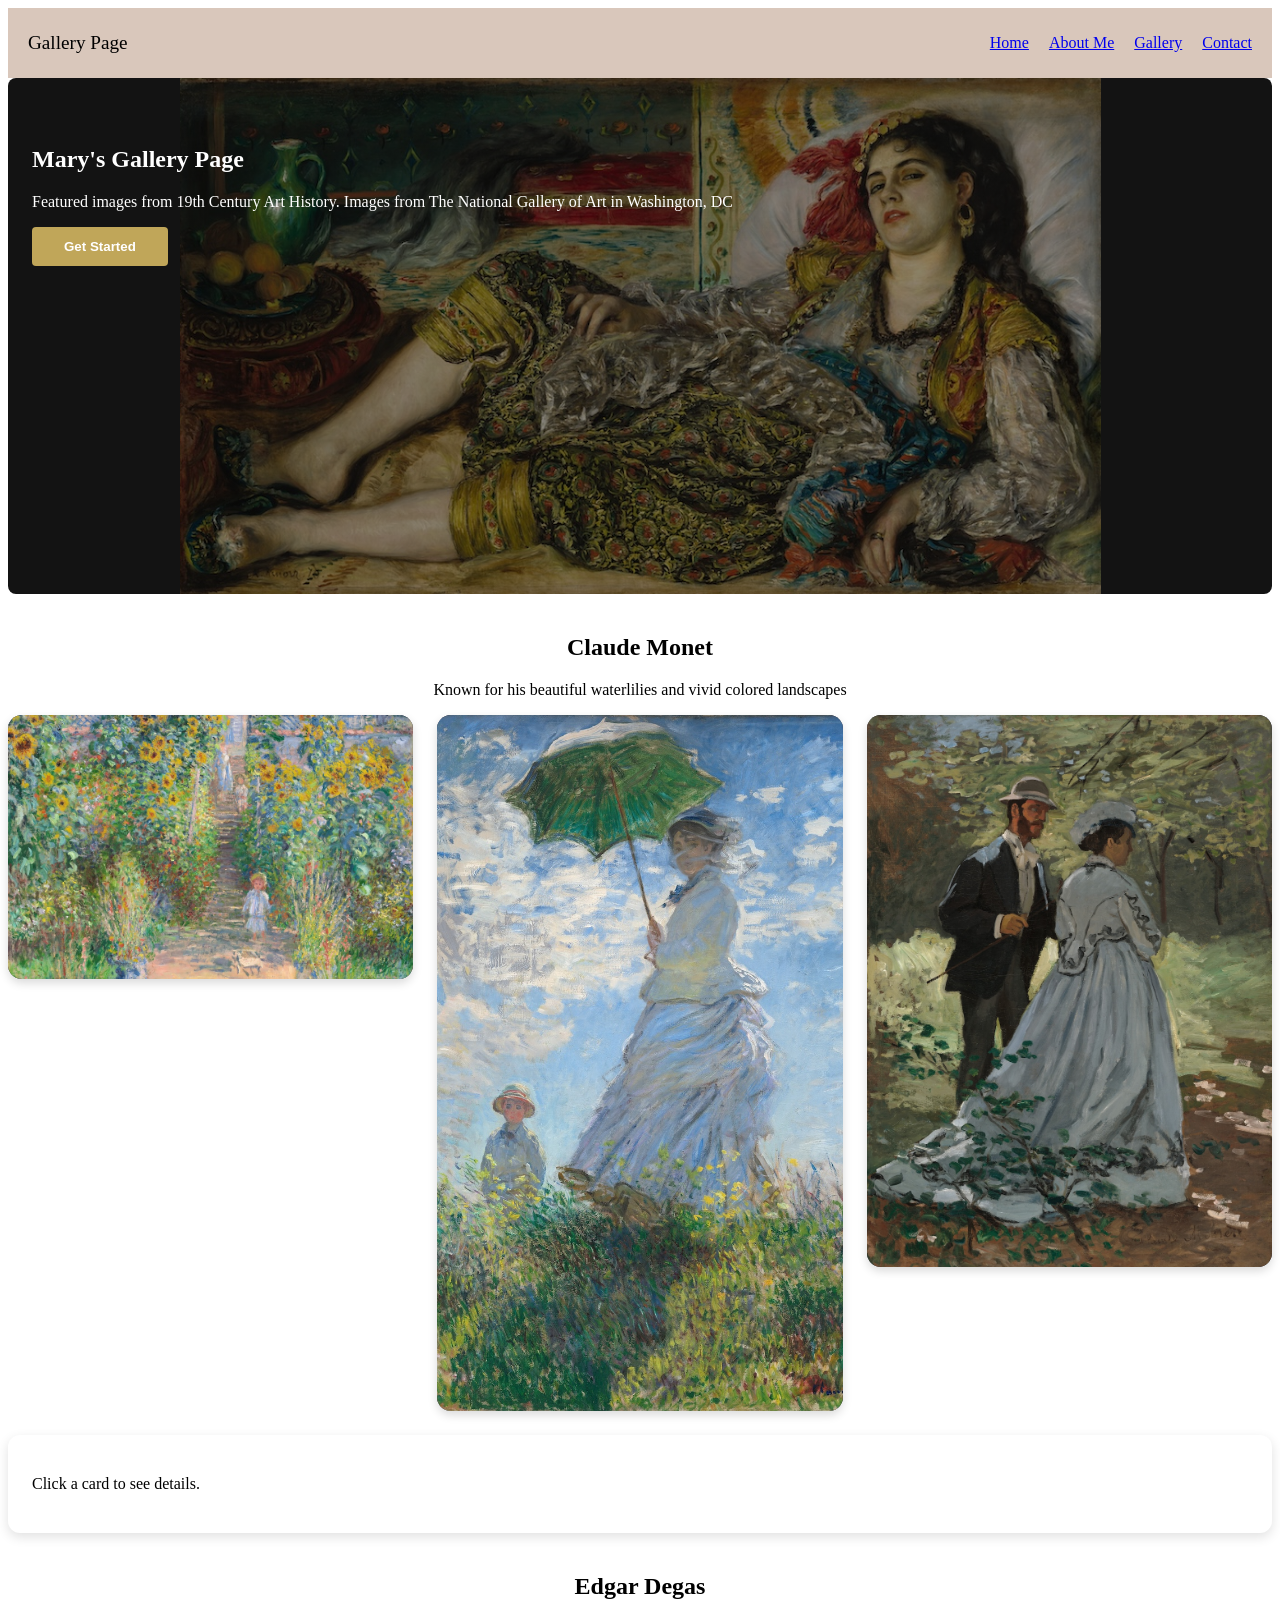
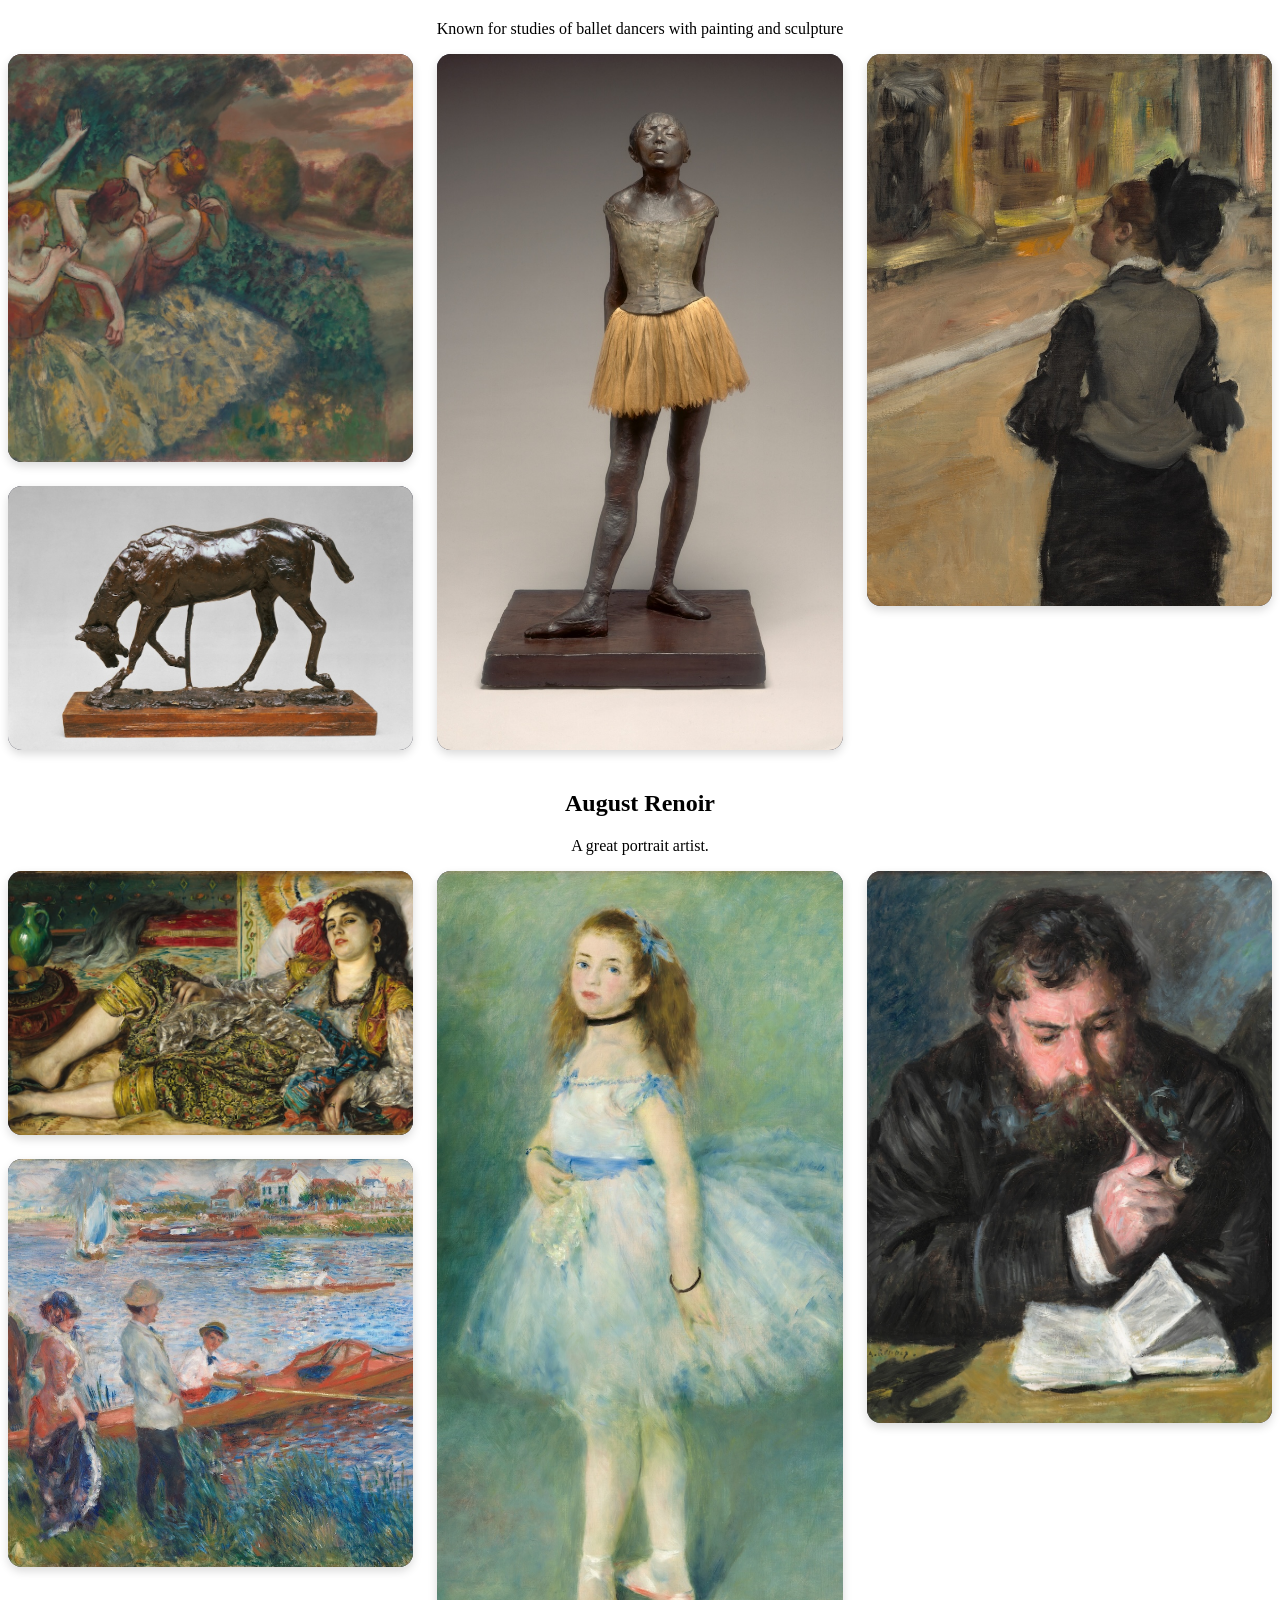
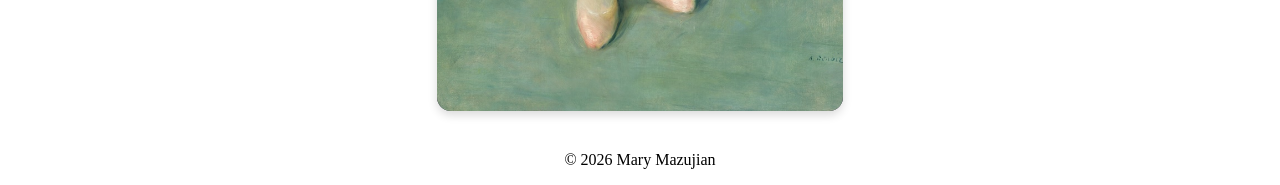
==== commit cc88d990: "Fix hero image HTML syntax in index.html" ====
--- a/index.html
+++ b/index.html
@@ -27,7 +27,7 @@
 
 <!--ChatGPT help with hero image not transfering to Github-->  
 <div class="hero-centered">
-  <img src="images/odalisque.jpg" alt="Odalisque painting by Renoir" class="hero-image">
+  
 
   <h2>Mary's Gallery Page</h2>
   <p>Featured images from 19th Century Art History. Images from The National Gallery of Art in Washington, DC</p>
--- a/style.css
+++ b/style.css
@@ -17,14 +17,23 @@
   text-align: left;
 }
 
+/*ChatGPT help with missing hero image in Github*/
+.hero-image {
+  width: 100%;
+  max-height: 400px;
+  object-fit: cover;
+  border-radius: 12px;
+  margin-bottom: 20px;
+}
+
 /*ChatGPT adjust hero to fit and make more responsive*/
 
 .hero-centered {
   background-image:
     linear-gradient(rgba(0,0,0,0.45), rgba(0,0,0,0.45)),
-    url("../images/odalisque.jpg");
-
-    /*ChatGPT assistance in image sizing*/
+    url("images/odalisque.jpg");
+  
+/*ChatGPT assistance in image sizing*/
  background-size: contain;
 background-color: #222;
   background-position: center;
@@ -311,4 +320,4 @@
 }
 
 /*ChatGPT help center footer*/
-  footer { text-align: center; }+  footer { text-align: center; }
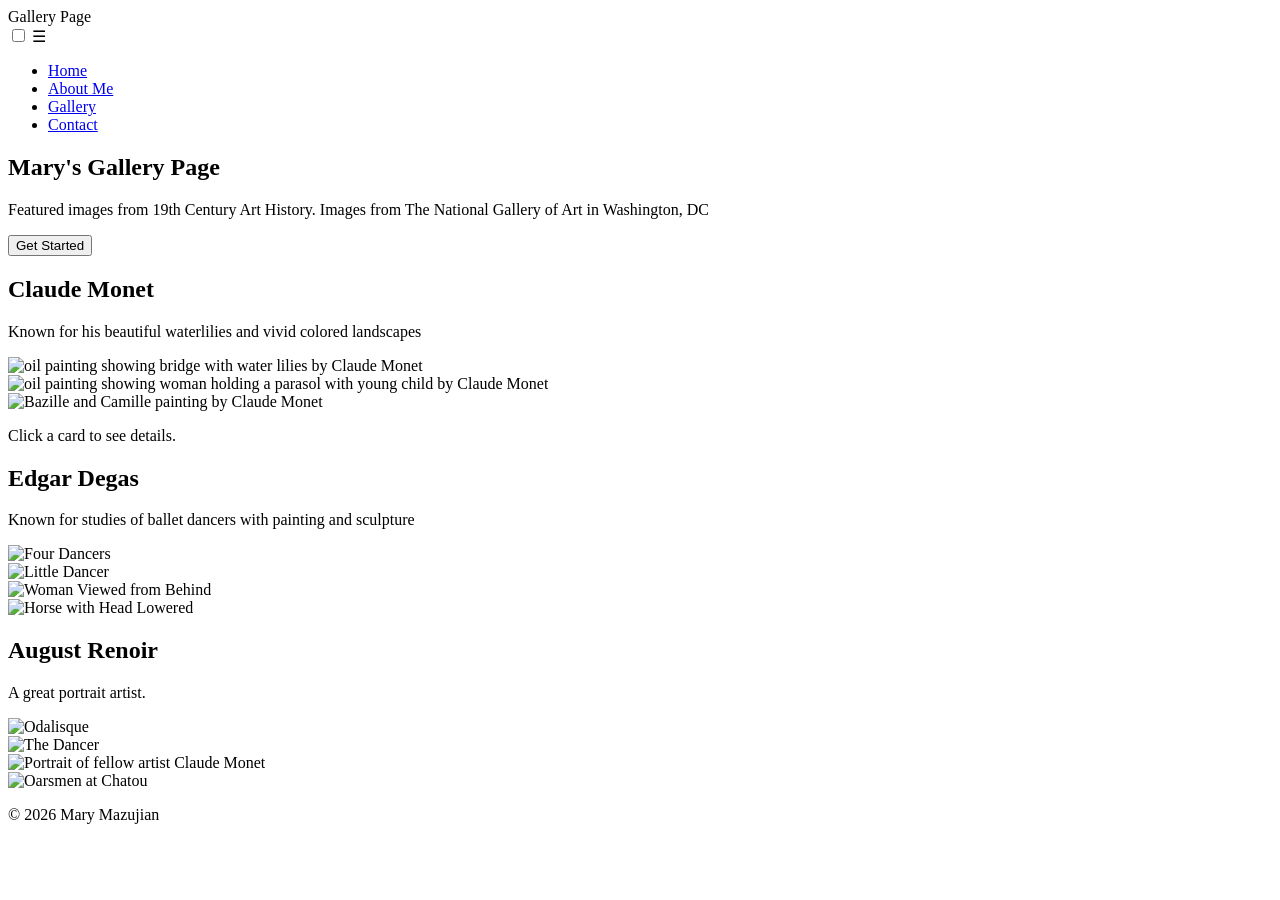
==== commit 8691e21b: "Refactor image paths and add new stylesheet Updated image paths to use relative URLs and added a new" ====
--- a/index.html
+++ b/index.html
@@ -5,7 +5,8 @@
     <meta name="viewport" content="width=device-width, initial-scale=1.0">
 
     <title>Gallery Page</title>
-    <link rel="stylesheet" href="style.css">
+    <!--ChatGPT assistance adding new stylesheet for adding to index page-->
+    <link rel="stylesheet" href="./css/style.css?v=3">    
  
 </head>
 <body>
@@ -54,9 +55,9 @@
          data-title="The Artist's Garden at Vétheuil"
          data-year="1880"
          data-desc="A luminous garden scene filled with color and light.">
-      <img src="images/gardenvetheuil.jpg" alt="oil painting showing bridge with water lilies by Claude Monet">
-
-     </div>
+      <img src="./gardenvetheuil.jpg" alt="oil painting showing bridge with water lilies by Claude Monet">
+        
+
 
     <div class="masonry-item"
          style="grid-row: span 5;"
@@ -64,7 +65,7 @@
          data-title="Woman with a Parasol"
          data-year="1875"
          data-desc="A breezy outdoor scene showing Monet's interest in light and movement.">
-     <img src="images/womanparasol.jpg" alt="oil painting showing woman holding a parasol with young child by Claude Monet">
+     <img src="./womanparasol.jpg" alt="oil painting showing woman holding a parasol with young child by Claude Monet">
      </div>
 
     <div class="masonry-item"
@@ -73,7 +74,7 @@
          data-title="Bazille and Camille"
          data-year="1865"
          data-desc="A study featuring Camille Monet and Frédéric Bazille.">
-      <img src="images/bazillecamille.jpg" alt="Bazille and Camille painting by Claude Monet">
+      <img src="./bazillecamille.jpg" alt="Bazille and Camille painting by Claude Monet">
     </div>
 
 
@@ -100,7 +101,7 @@
          data-title="Four Dancers"
          data-year="1899"
          data-desc="A study of ballerinas showing Degas' interest in movement.">  
-    <img src="images/fourdancers.jpg" alt="Four Dancers">
+    <img src="./fourdancers.jpg" alt="Four Dancers">
     </div>
 
     <div class="masonry-item"
@@ -109,7 +110,7 @@
          data-title="Little Dancer"
          data-year="1881"
          data-desc="A famous sculpture of a young ballet student.">
-      <img src="images/littledancer.jpg" alt="Little Dancer">
+      <img src="./littledancer.jpg" alt="Little Dancer">
     </div>
 
     <div class="masonry-item"
@@ -118,7 +119,7 @@
          data-title="Woman Viewed from Behind"
          data-year=""
          data-desc="Woman shown window shopping.">
-     <img src="images/womanviewedfrombehind.jpg" alt="Woman Viewed from Behind">
+     <img src="./womanviewedfrombehind.jpg" alt="Woman Viewed from Behind">
     </div>
 
     <div class="masonry-item"
@@ -127,7 +128,7 @@
          data-title="Horse with Head Lowered"
          data-year=""
          data-desc="Horse sculpture made of bees wax.">   
-    <img src="images/horsewithheadlowered.jpg" alt="Horse with Head Lowered">
+    <img src="./horsewithheadlowered.jpg" alt="Horse with Head Lowered">
     </div>
   </div>
 
@@ -150,7 +151,7 @@
          data-title="Odalisque"
          data-year="1870"
          data-desc="A woman reclining in colorful costume">
-        <img src="images/odalisque.jpg" alt="Odalisque">    
+        <img src="./odalisque.jpg" alt="Odalisque">    
     </div>
 
     <div class="masonry-item"
@@ -159,7 +160,7 @@
          data-title="The Dancer"
          data-year="1874"
          data-desc="Study of a young ballet dancer.">
-      <img src="images/thedancer.jpg" alt="The Dancer">
+      <img src="./thedancer.jpg" alt="The Dancer">
     </div>
 
     <div class="masonry-item"
@@ -168,7 +169,7 @@
          data-title="Claude Monet"
          data-year="1875"
          data-desc="Portrait of fellow Impressionist artist Claude Monet.">
-      <img src="images/claudemonet.jpg" alt="Portrait of fellow artist Claude Monet">
+      <img src="./claudemonet.jpg" alt="Portrait of fellow artist Claude Monet">
     </div>
 
     <div class="masonry-item"
@@ -177,7 +178,7 @@
          data-title="Oarsmen at Chatou"
          data-year="1879"
          data-desc="Scene of men watching boat sail.">
-      <img src="images/oarsmenatchatou.jpg" alt="Oarsmen at Chatou">
+      <img src="./oarsmenatchatou.jpg" alt="Oarsmen at Chatou">
     </div>
 
   <!--removed 2 extra cards-->
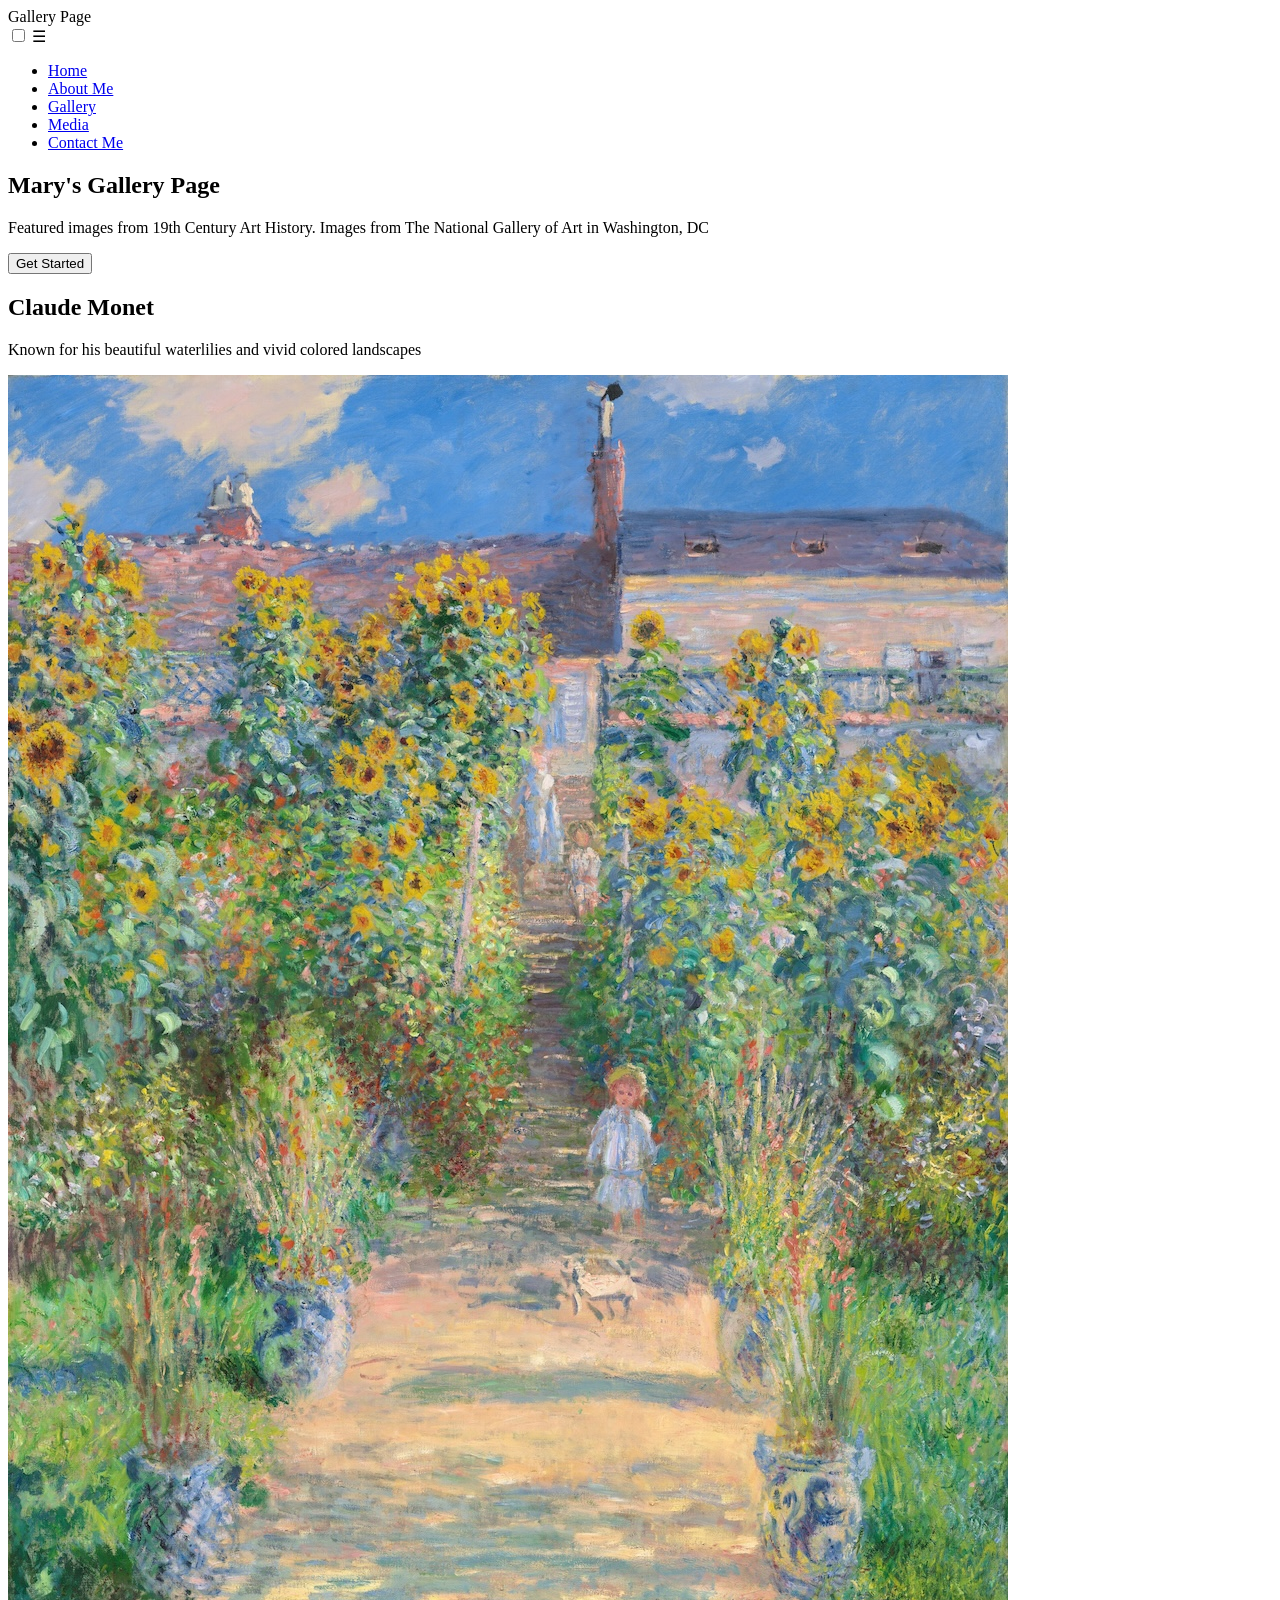
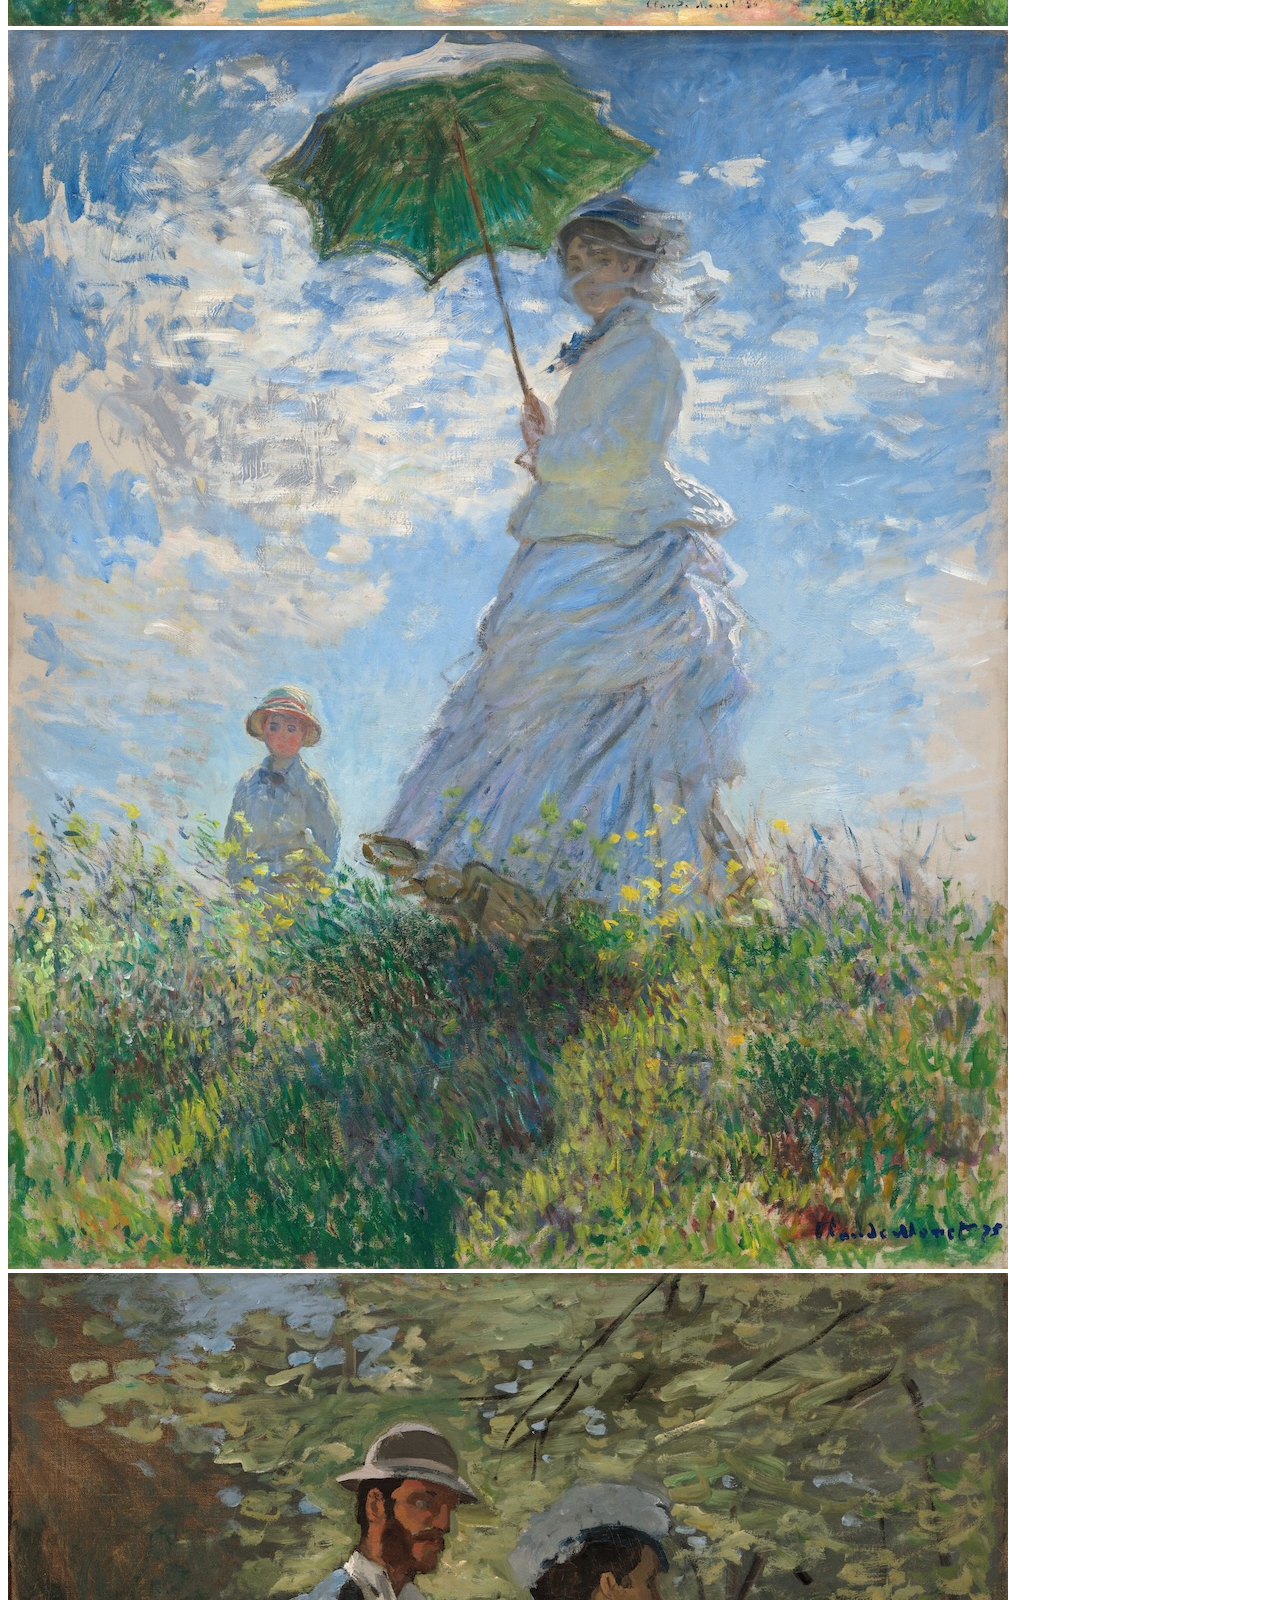
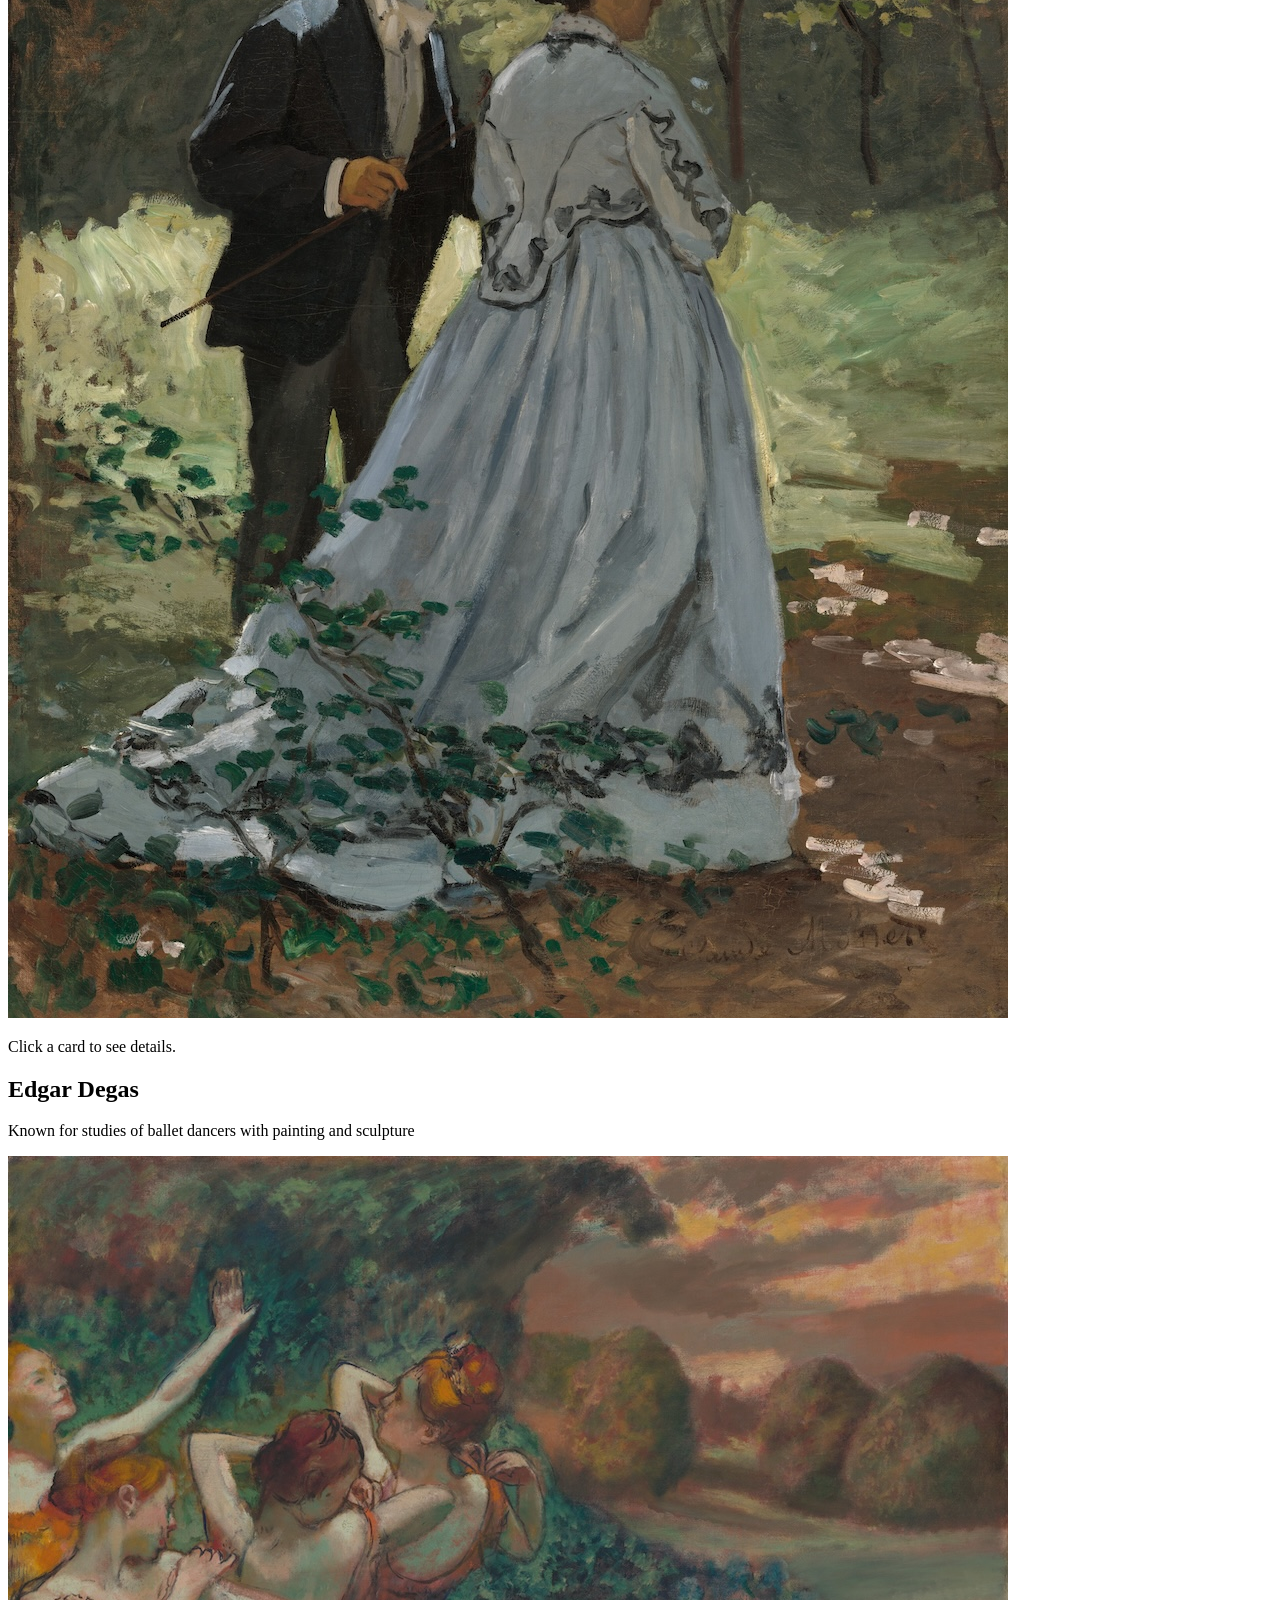
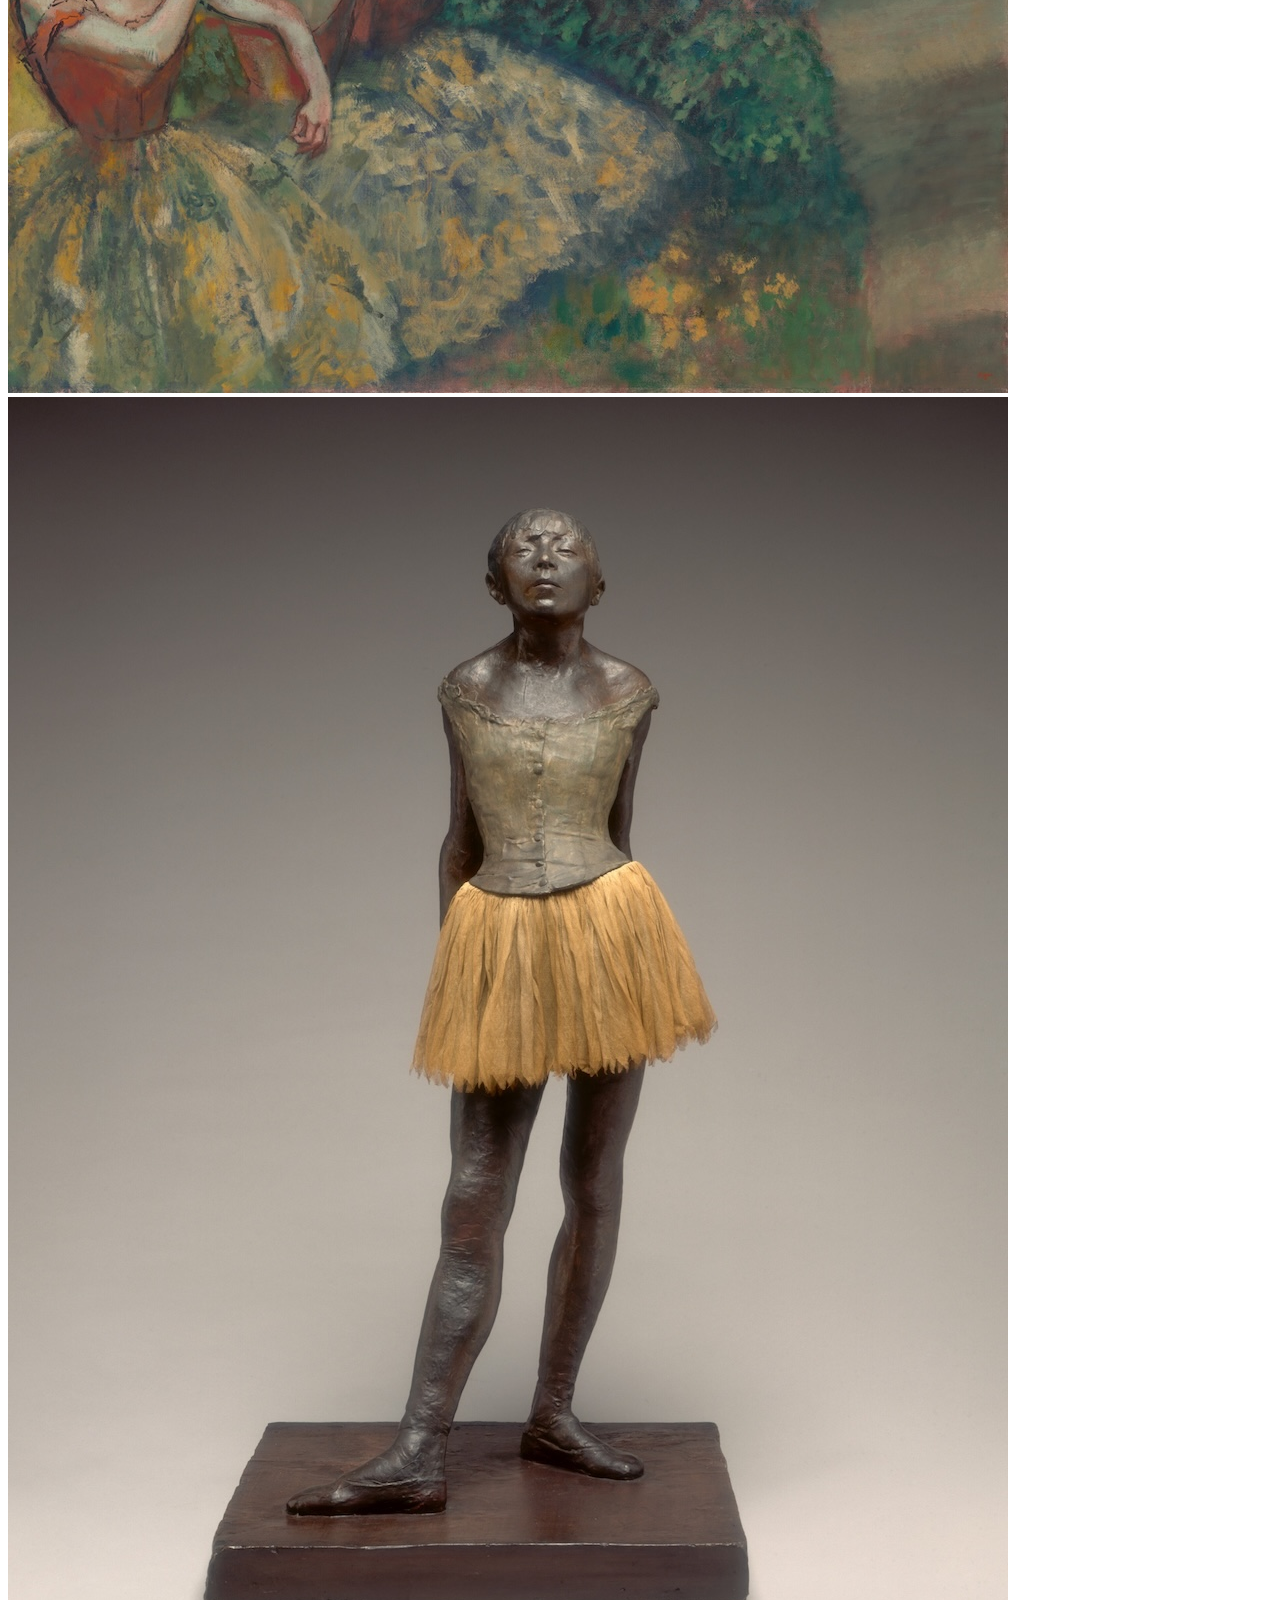
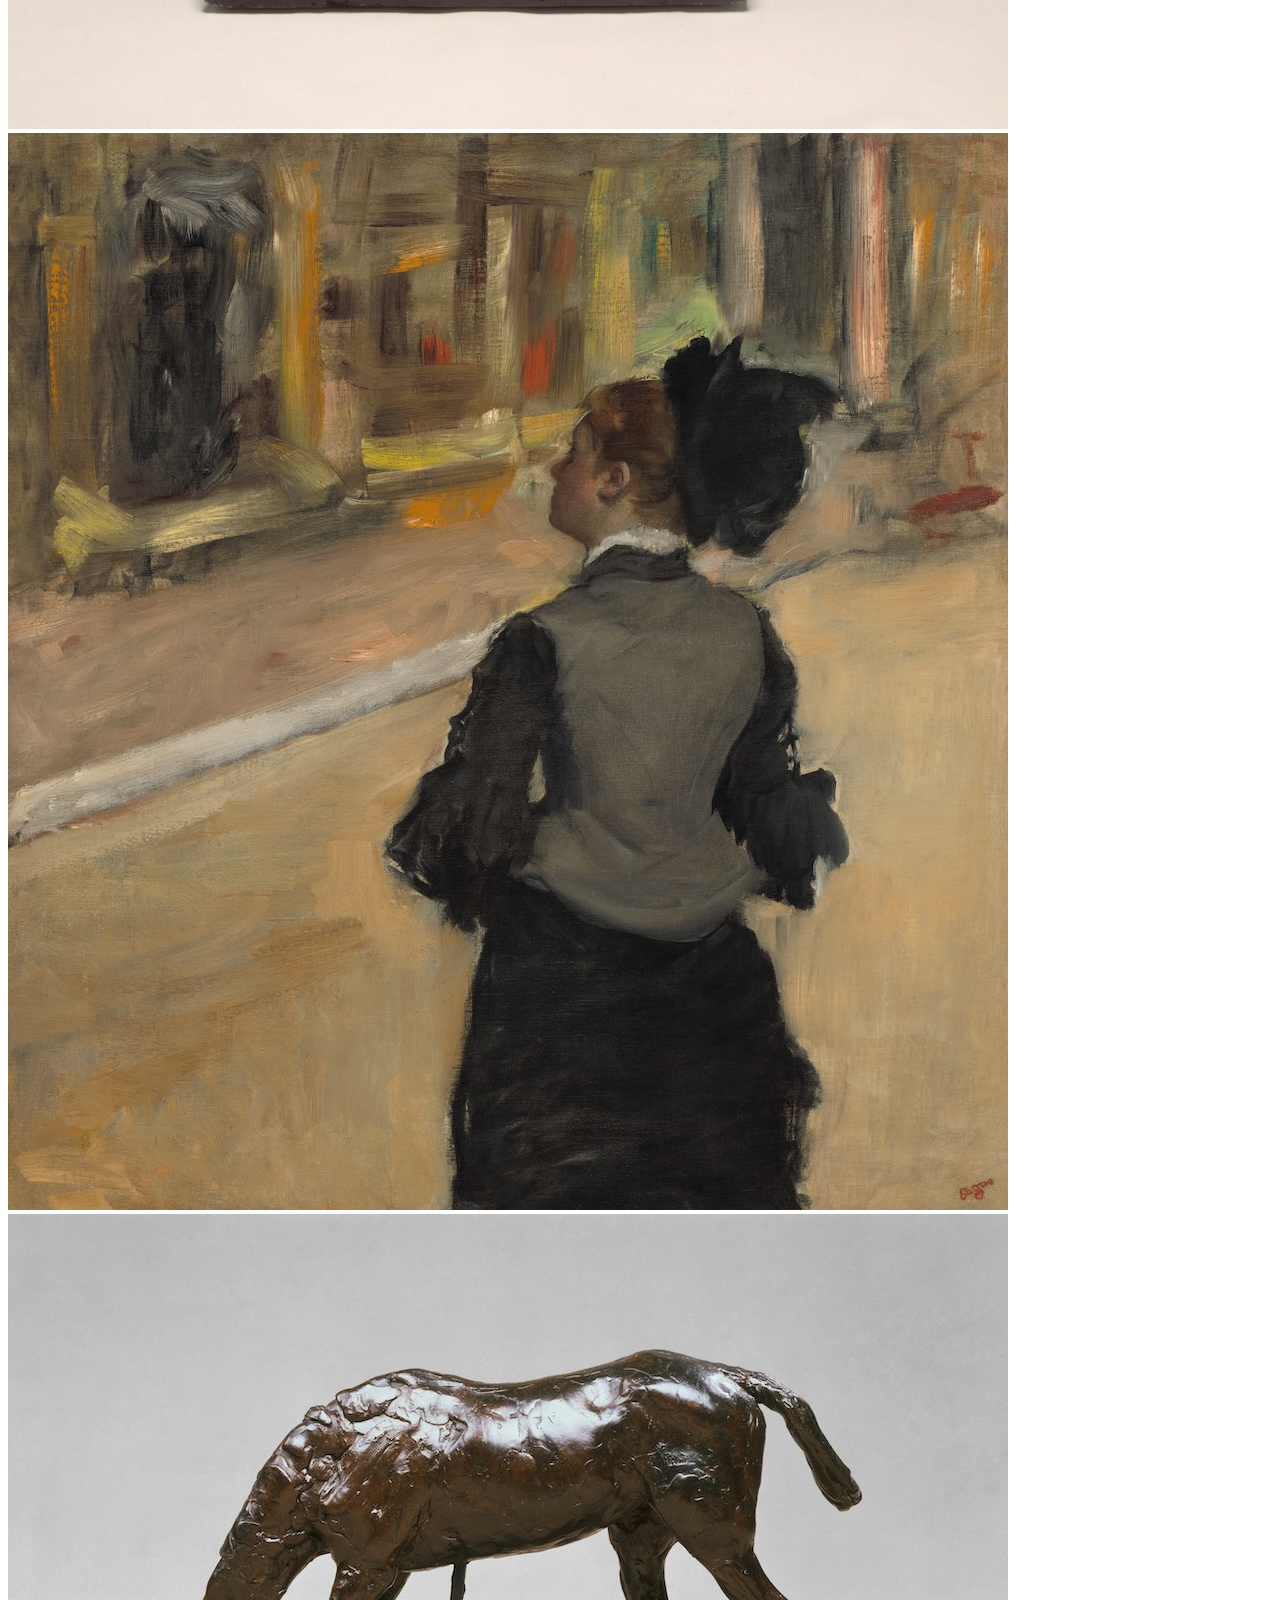
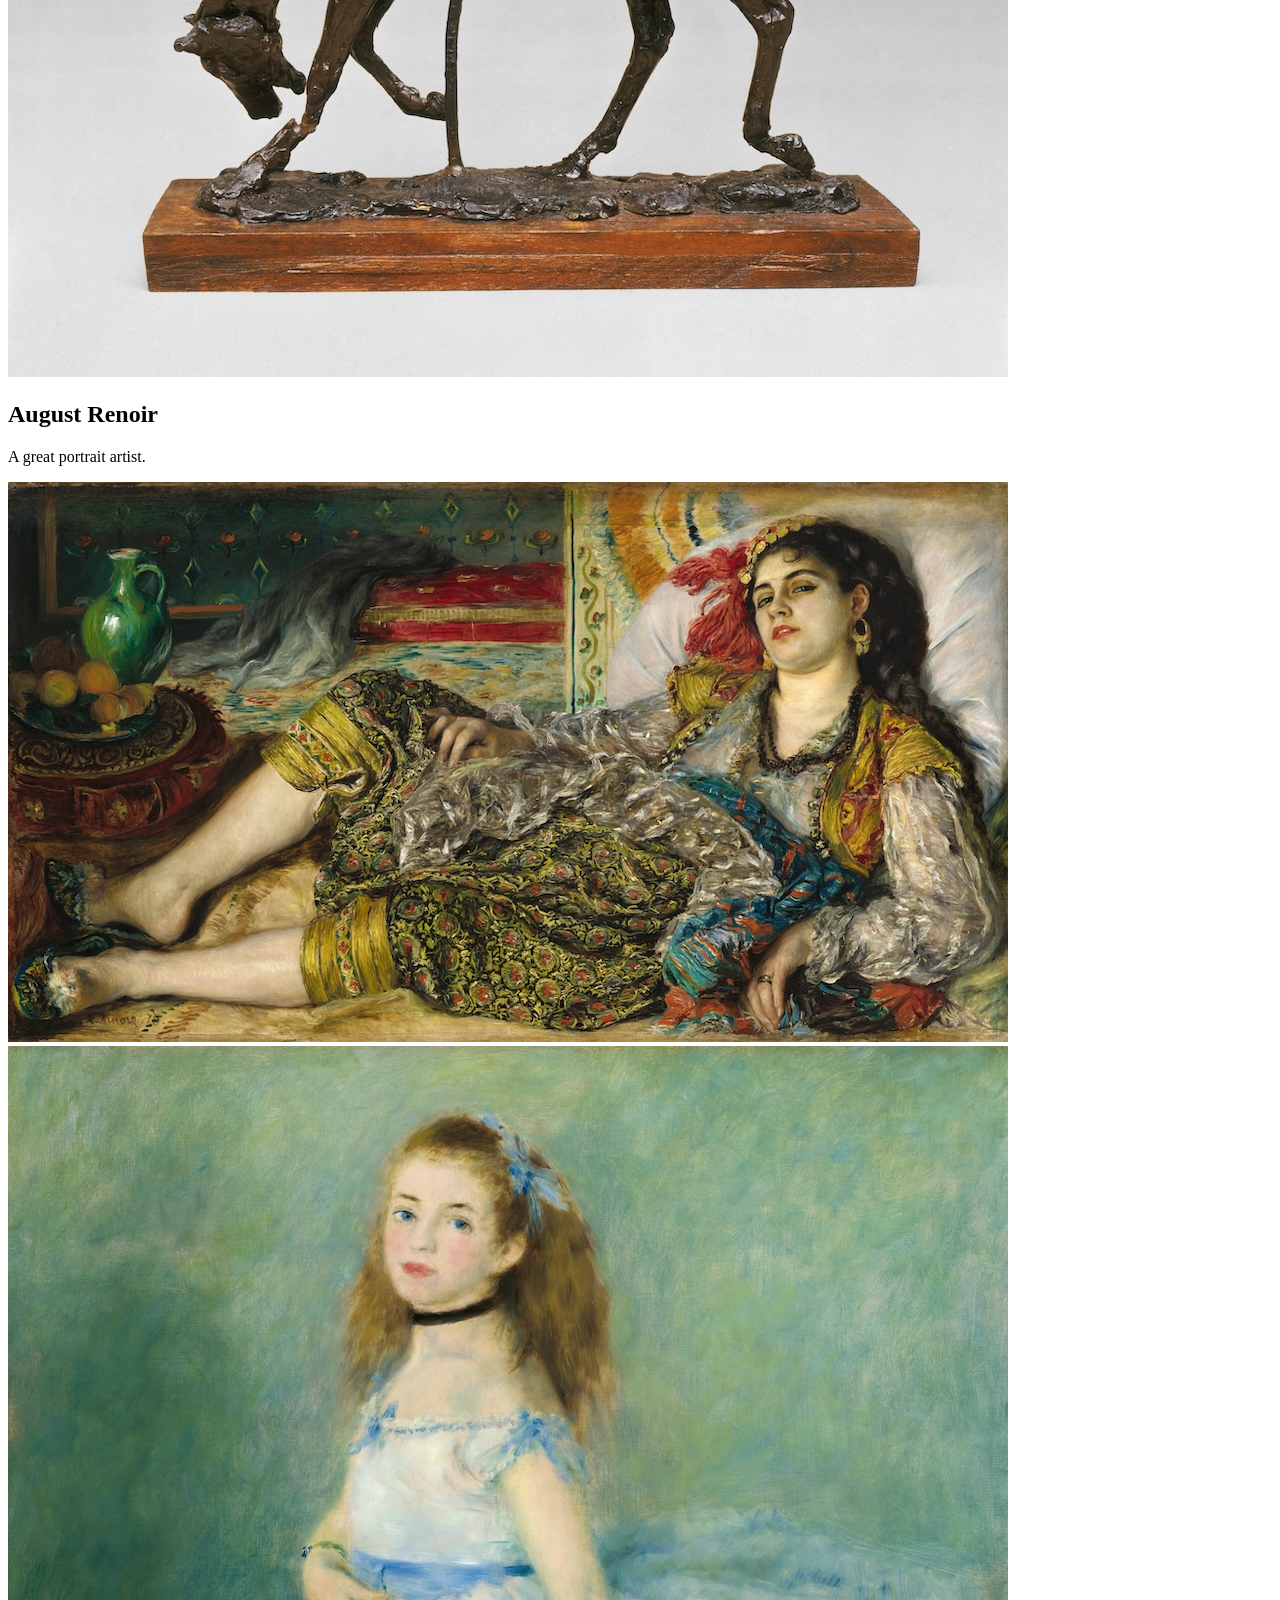
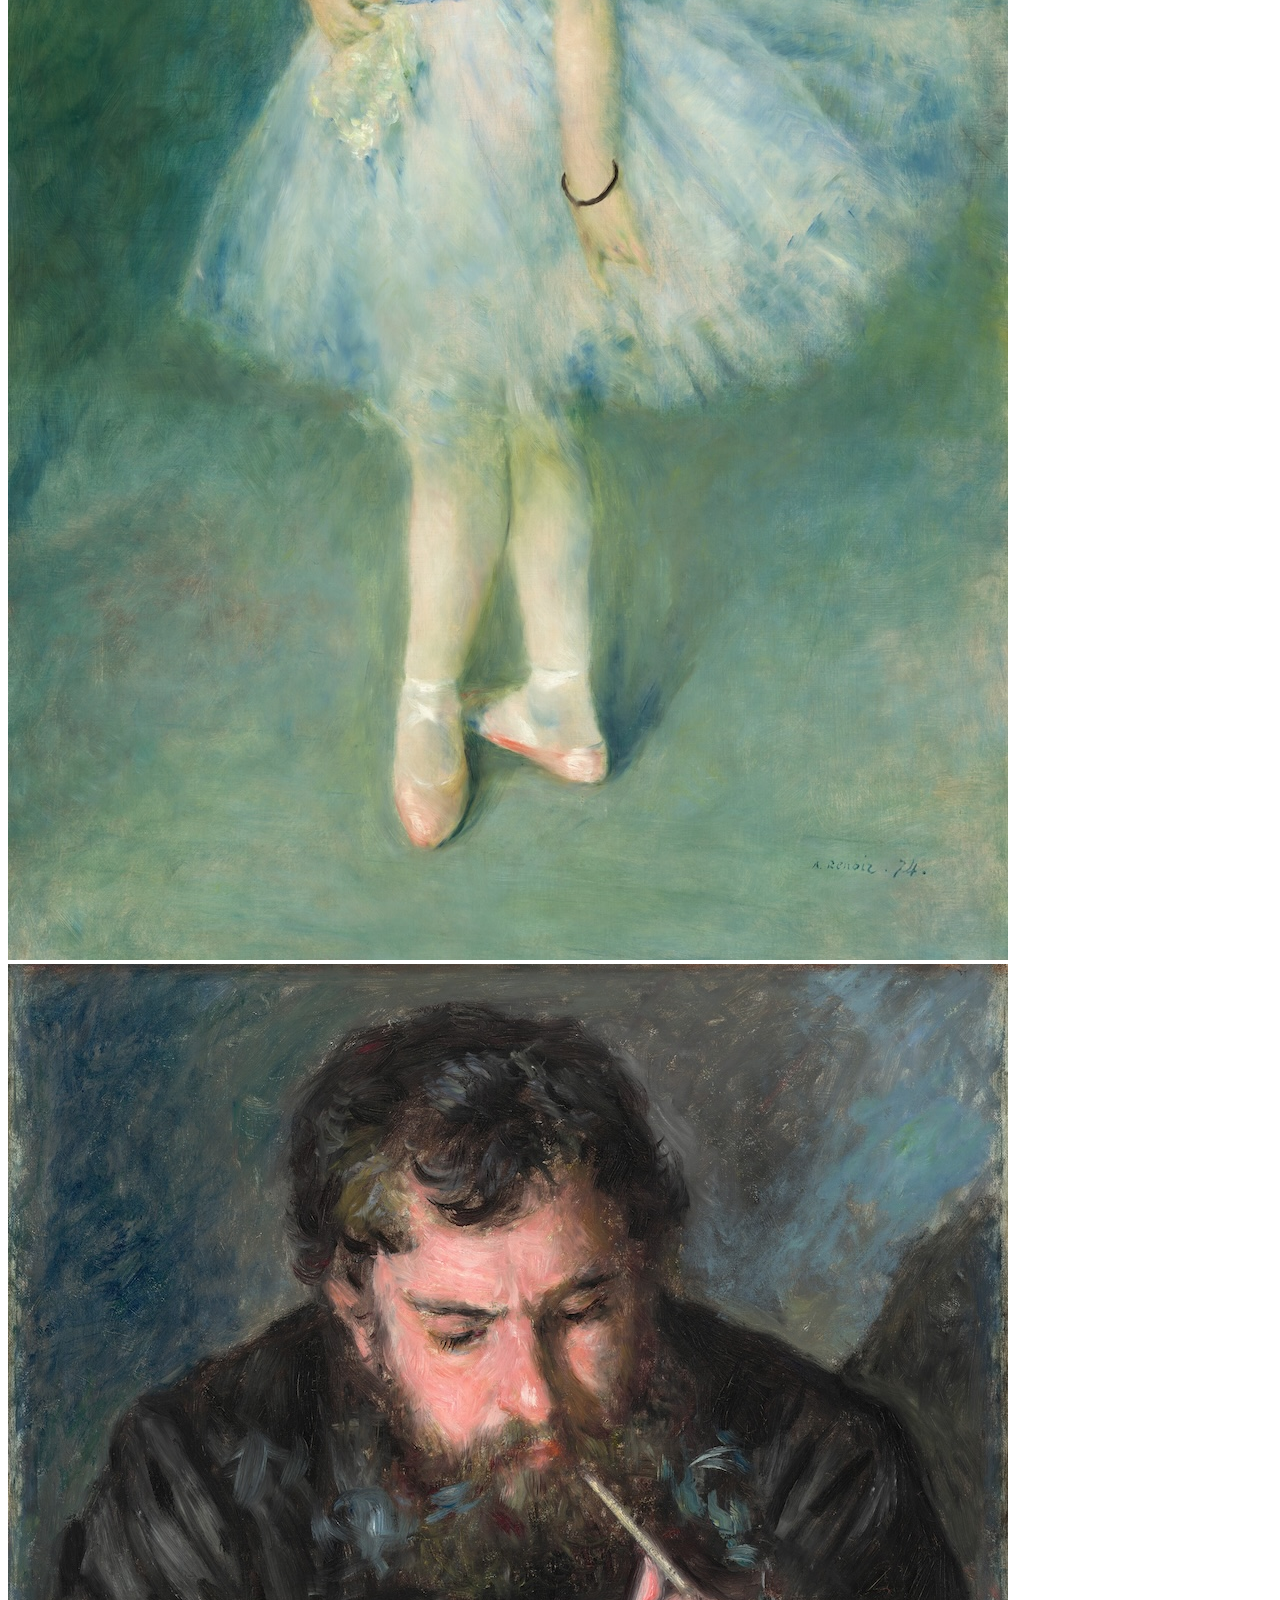
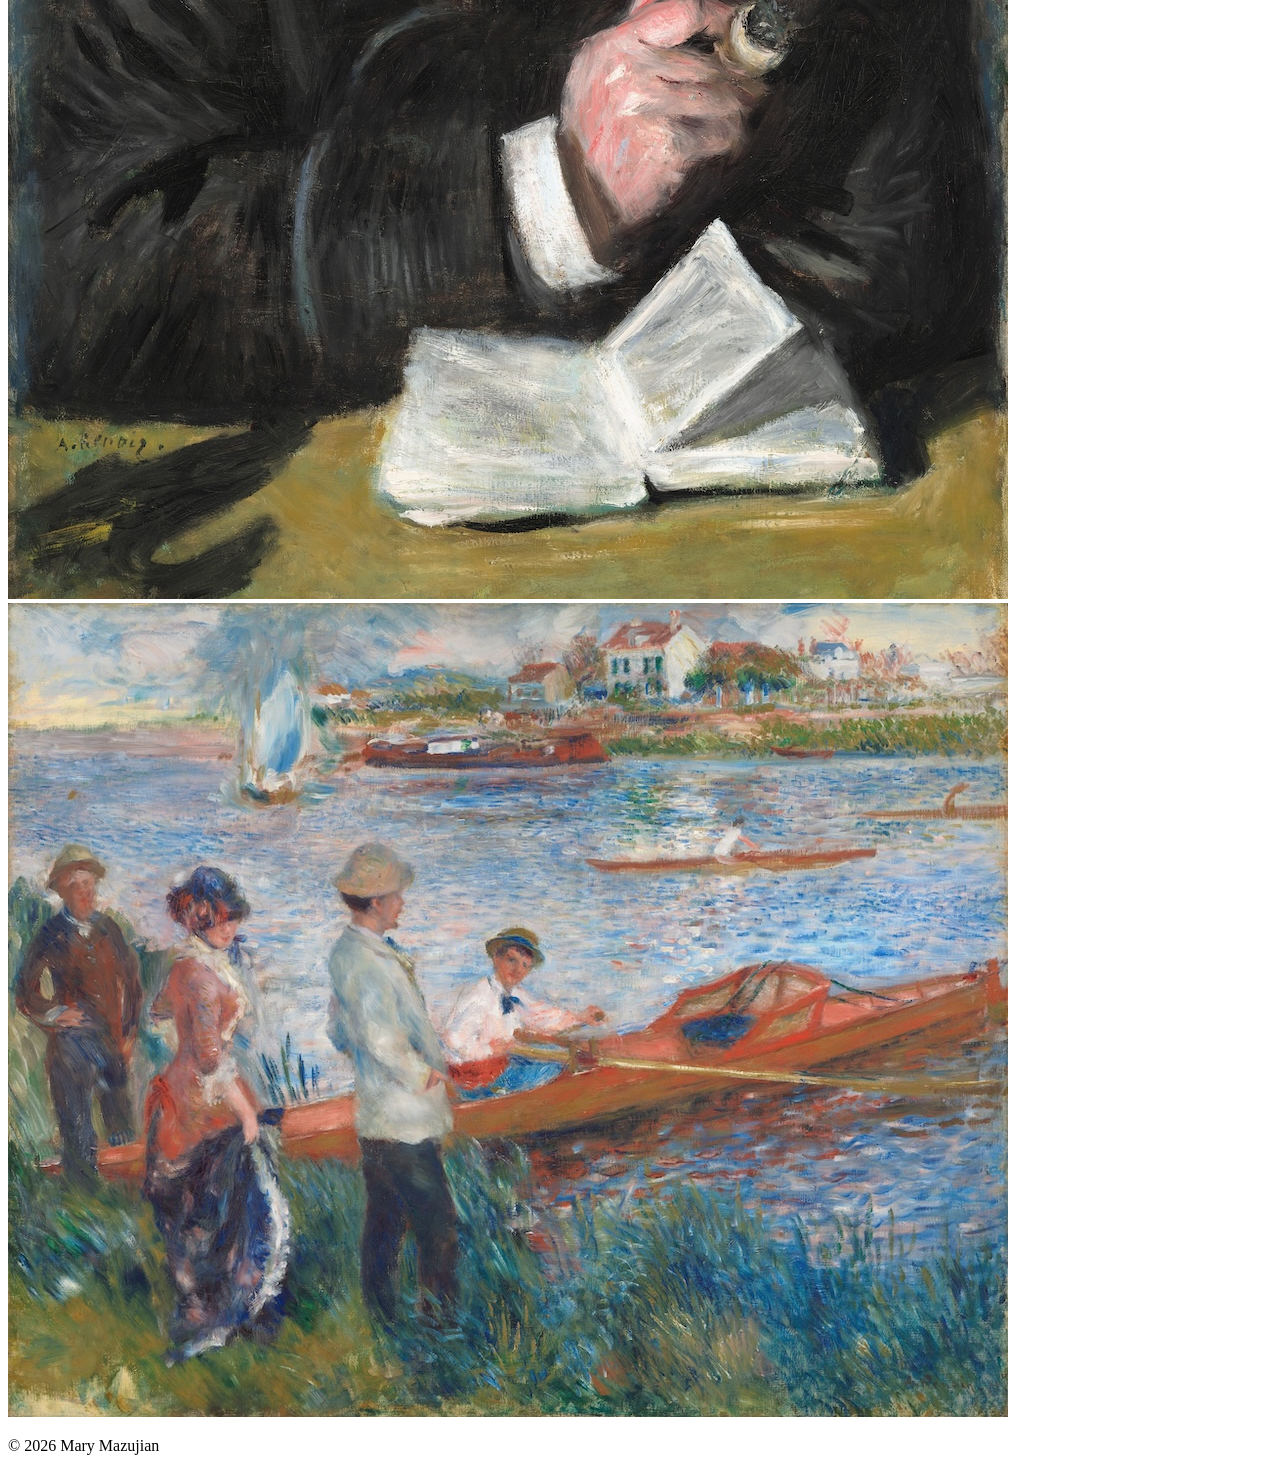
==== commit 09f3b8d4: "Fix image paths and update navigation links Updated image paths and navigation links in index.html." ====
--- a/index.html
+++ b/index.html
@@ -19,11 +19,13 @@
   <label for="menu-toggle" class="hamburger">&#9776;</label>
 
   <ul class="nav-links">
-    <li><a href="Home">Home</a></li>
-    <li><a href="About">About Me</a></li>
-    <li><a href="Gallery">Gallery</a></li>
-    <li><a href="Contact">Contact</a></li>
-  </ul>
+     <li><a href="index.html">Home</a></li>
+     <li><a href="about.html">About Me</a></li>
+     <li><a href="gallery.html">Gallery</a></li>
+     <li><a href="media.html">Media</a></li>
+     <li><a href="contact.html">Contact Me</a></li>
+</ul>
+  
 </nav>
 
 <!--ChatGPT help with hero image not transfering to Github-->  
@@ -55,8 +57,9 @@
          data-title="The Artist's Garden at Vétheuil"
          data-year="1880"
          data-desc="A luminous garden scene filled with color and light.">
-      <img src="./gardenvetheuil.jpg" alt="oil painting showing bridge with water lilies by Claude Monet">
-        
+      <img src="./images/gardenvetheuil.jpg" alt="oil painting showing bridge with water lilies by Claude Monet">
+    </div>
+           
 
 
     <div class="masonry-item"
@@ -65,7 +68,7 @@
          data-title="Woman with a Parasol"
          data-year="1875"
          data-desc="A breezy outdoor scene showing Monet's interest in light and movement.">
-     <img src="./womanparasol.jpg" alt="oil painting showing woman holding a parasol with young child by Claude Monet">
+     <img src="./images/womanparasol.jpg" alt="oil painting showing woman holding a parasol with young child by Claude Monet">
      </div>
 
     <div class="masonry-item"
@@ -74,7 +77,7 @@
          data-title="Bazille and Camille"
          data-year="1865"
          data-desc="A study featuring Camille Monet and Frédéric Bazille.">
-      <img src="./bazillecamille.jpg" alt="Bazille and Camille painting by Claude Monet">
+      <img src="./images/bazillecamille.jpg" alt="Bazille and Camille painting by Claude Monet">
     </div>
 
 
@@ -101,16 +104,15 @@
          data-title="Four Dancers"
          data-year="1899"
          data-desc="A study of ballerinas showing Degas' interest in movement.">  
-    <img src="./fourdancers.jpg" alt="Four Dancers">
-    </div>
-
-    <div class="masonry-item"
+    <img src="./images/fourdancers.jpg" alt="Four Dancers">
+    </div>
+      <div class="masonry-item"
          style="grid-row: span 5;"
          onclick="showInfo(this)"
          data-title="Little Dancer"
          data-year="1881"
          data-desc="A famous sculpture of a young ballet student.">
-      <img src="./littledancer.jpg" alt="Little Dancer">
+      <img src="./images/littledancer.jpg" alt="Little Dancer">
     </div>
 
     <div class="masonry-item"
@@ -119,7 +121,7 @@
          data-title="Woman Viewed from Behind"
          data-year=""
          data-desc="Woman shown window shopping.">
-     <img src="./womanviewedfrombehind.jpg" alt="Woman Viewed from Behind">
+     <img src="./images/womanviewedfrombehind.jpg" alt="Woman Viewed from Behind">
     </div>
 
     <div class="masonry-item"
@@ -128,7 +130,7 @@
          data-title="Horse with Head Lowered"
          data-year=""
          data-desc="Horse sculpture made of bees wax.">   
-    <img src="./horsewithheadlowered.jpg" alt="Horse with Head Lowered">
+    <img src="./images/horsewithheadlowered.jpg" alt="Horse with Head Lowered">
     </div>
   </div>
 
@@ -151,7 +153,7 @@
          data-title="Odalisque"
          data-year="1870"
          data-desc="A woman reclining in colorful costume">
-        <img src="./odalisque.jpg" alt="Odalisque">    
+        <img src="./images/odalisque.jpg" alt="Odalisque">    
     </div>
 
     <div class="masonry-item"
@@ -160,7 +162,7 @@
          data-title="The Dancer"
          data-year="1874"
          data-desc="Study of a young ballet dancer.">
-      <img src="./thedancer.jpg" alt="The Dancer">
+      <img src="./images/thedancer.jpg" alt="The Dancer">
     </div>
 
     <div class="masonry-item"
@@ -169,7 +171,7 @@
          data-title="Claude Monet"
          data-year="1875"
          data-desc="Portrait of fellow Impressionist artist Claude Monet.">
-      <img src="./claudemonet.jpg" alt="Portrait of fellow artist Claude Monet">
+      <img src="./images/claudemonet.jpg" alt="Portrait of fellow artist Claude Monet">
     </div>
 
     <div class="masonry-item"
@@ -178,7 +180,7 @@
          data-title="Oarsmen at Chatou"
          data-year="1879"
          data-desc="Scene of men watching boat sail.">
-      <img src="./oarsmenatchatou.jpg" alt="Oarsmen at Chatou">
+      <img src="./images/oarsmenatchatou.jpg" alt="Oarsmen at Chatou">
     </div>
 
   <!--removed 2 extra cards-->
